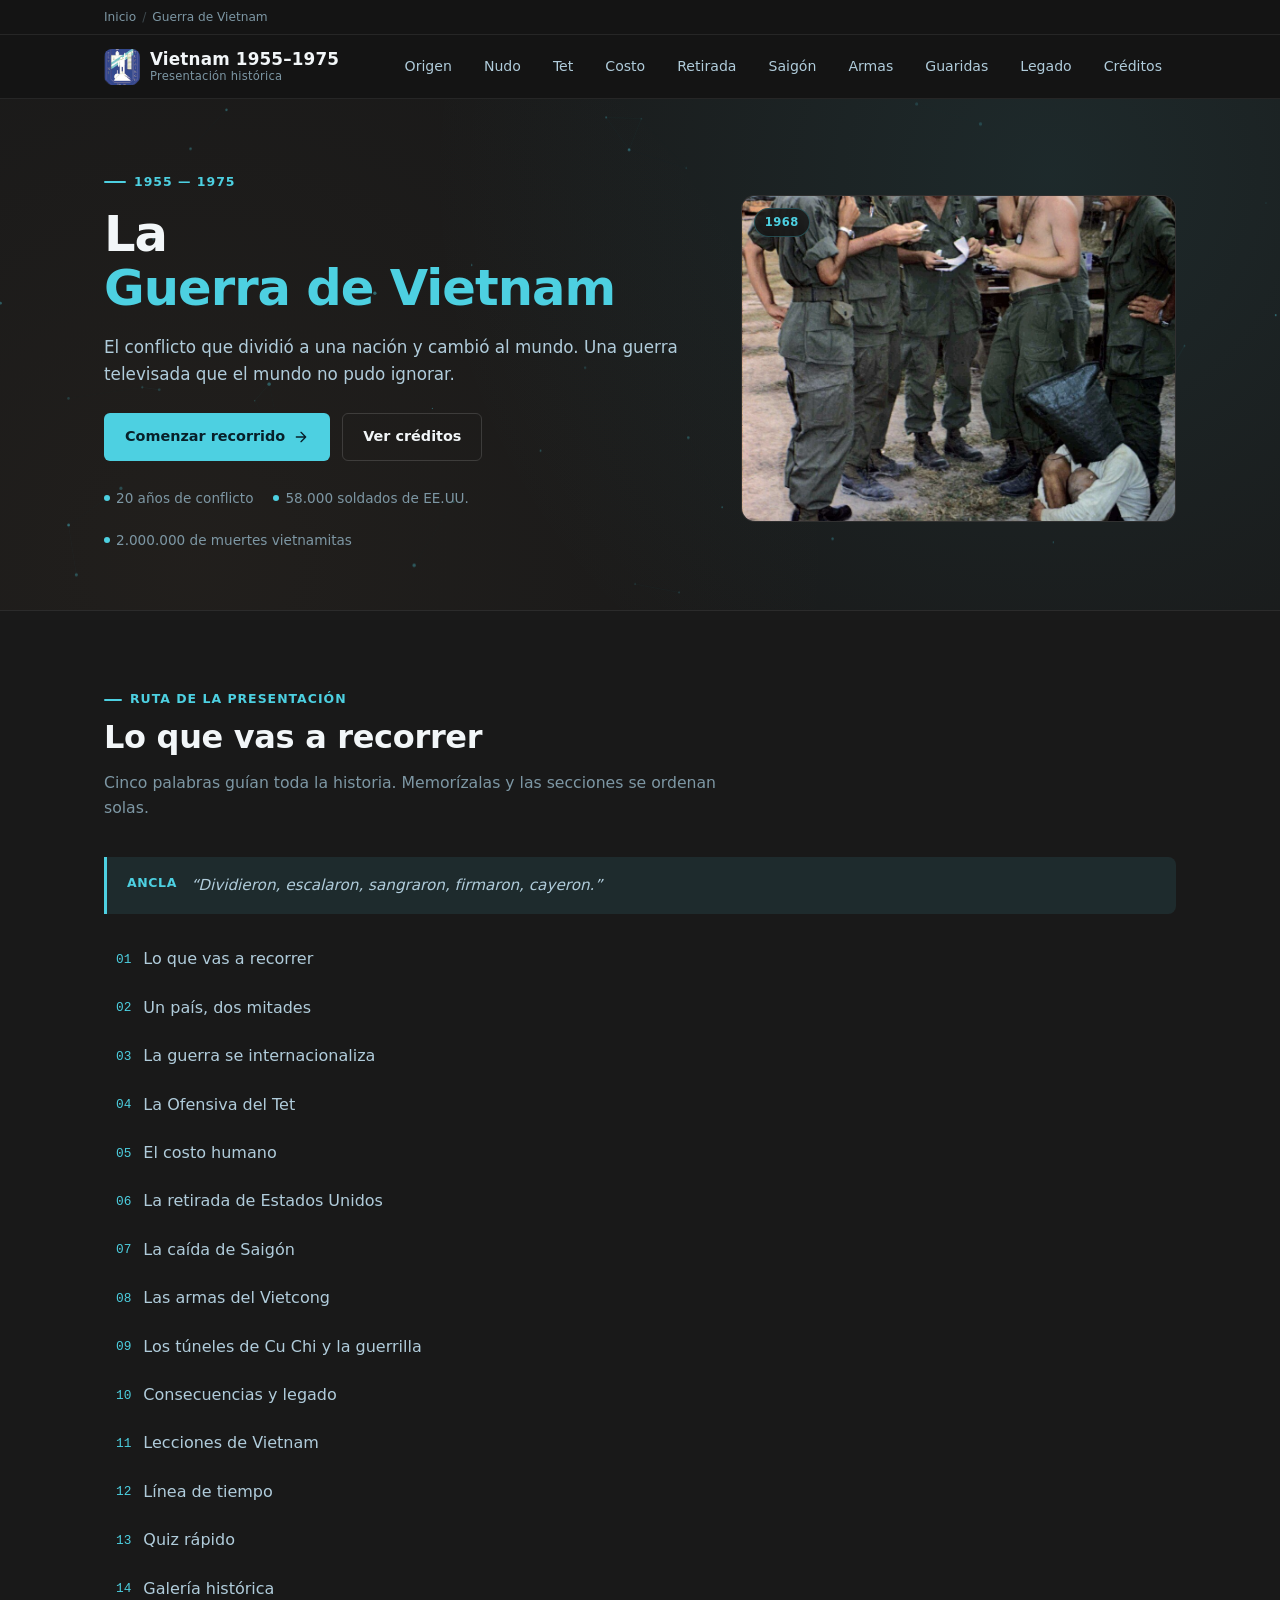
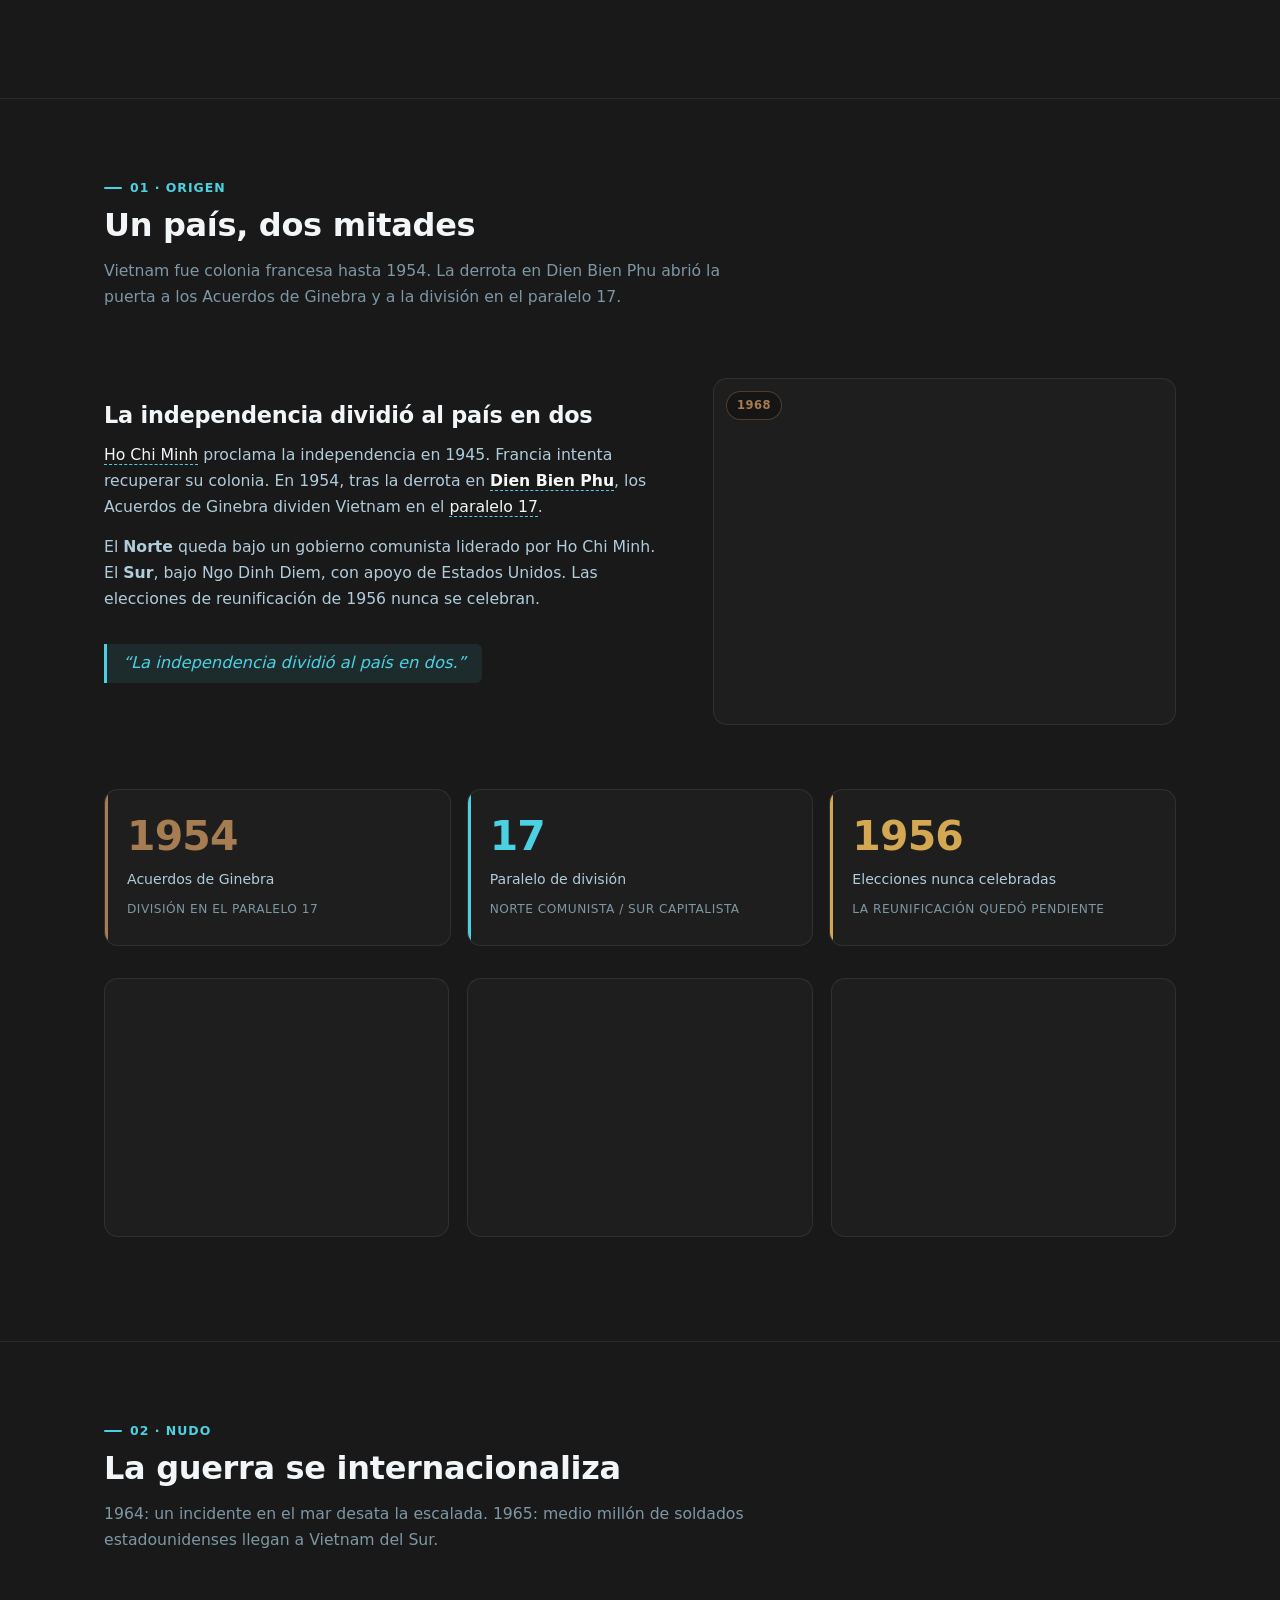
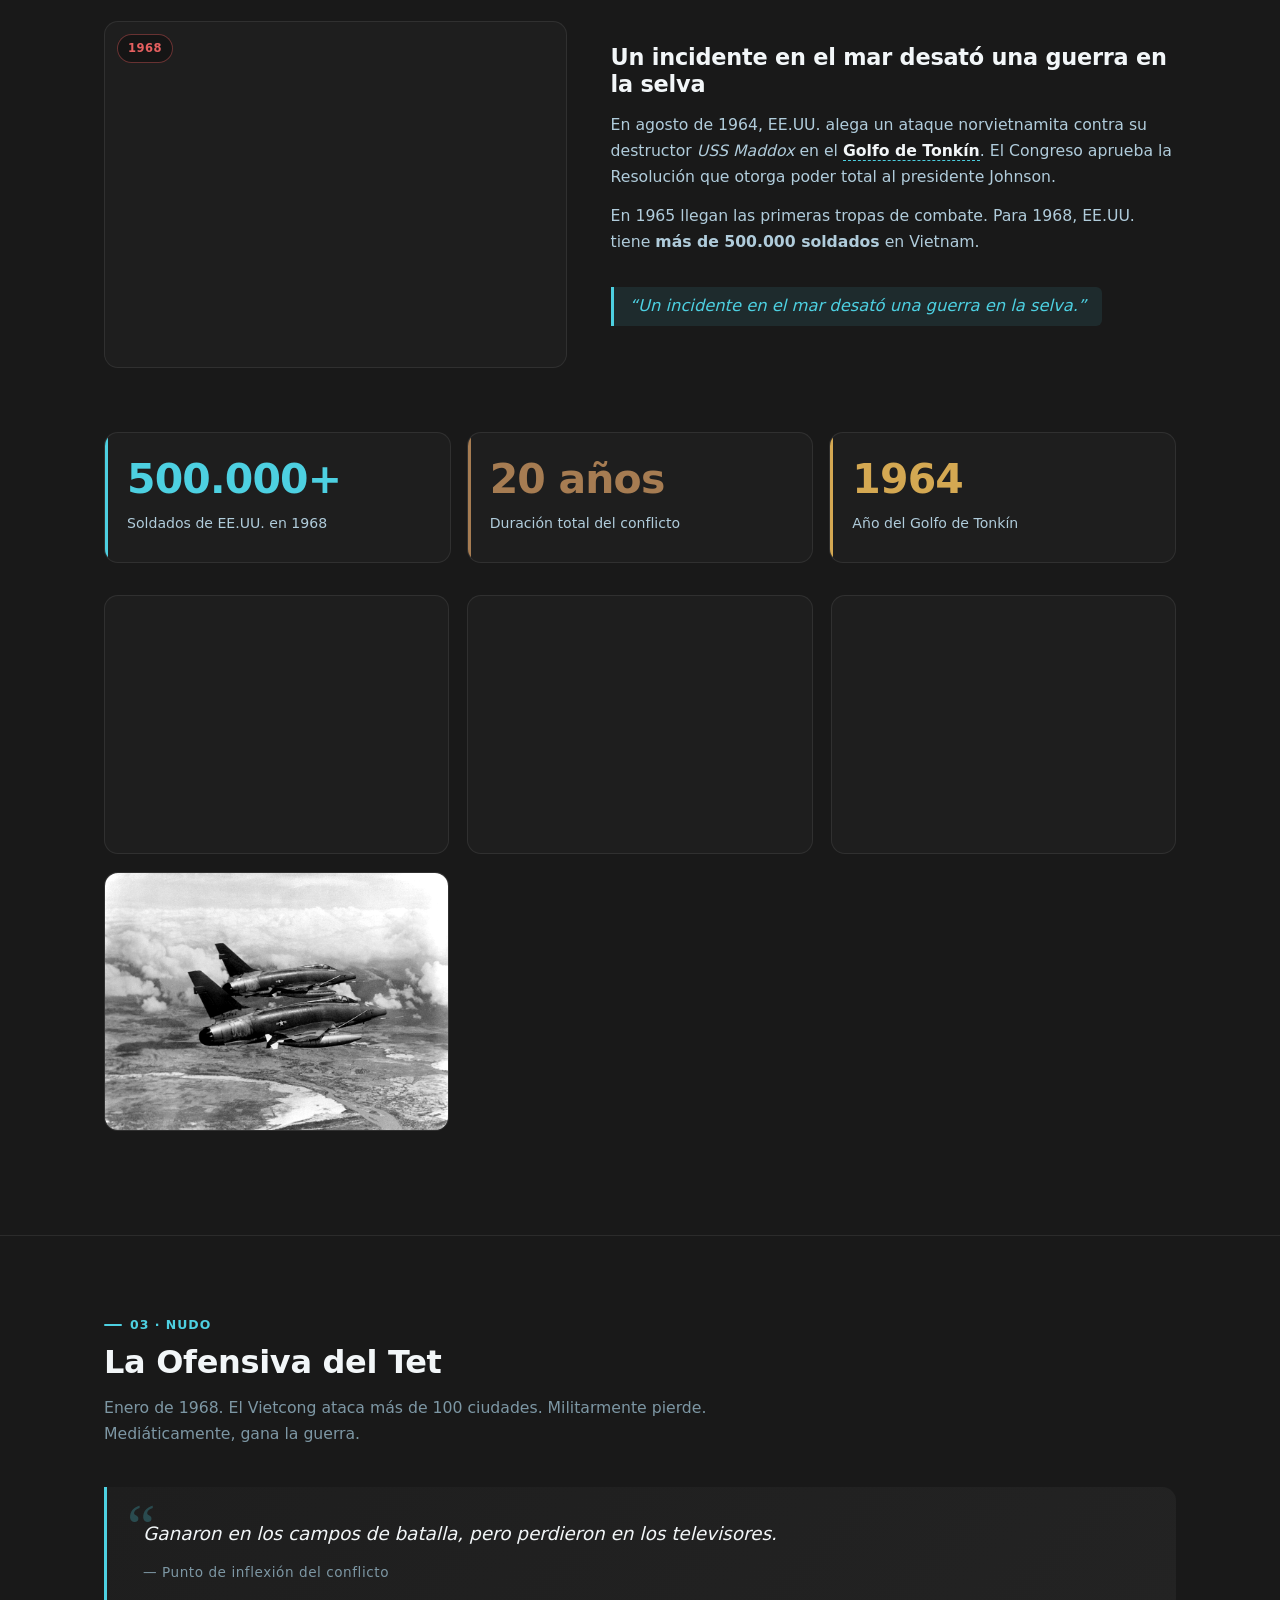
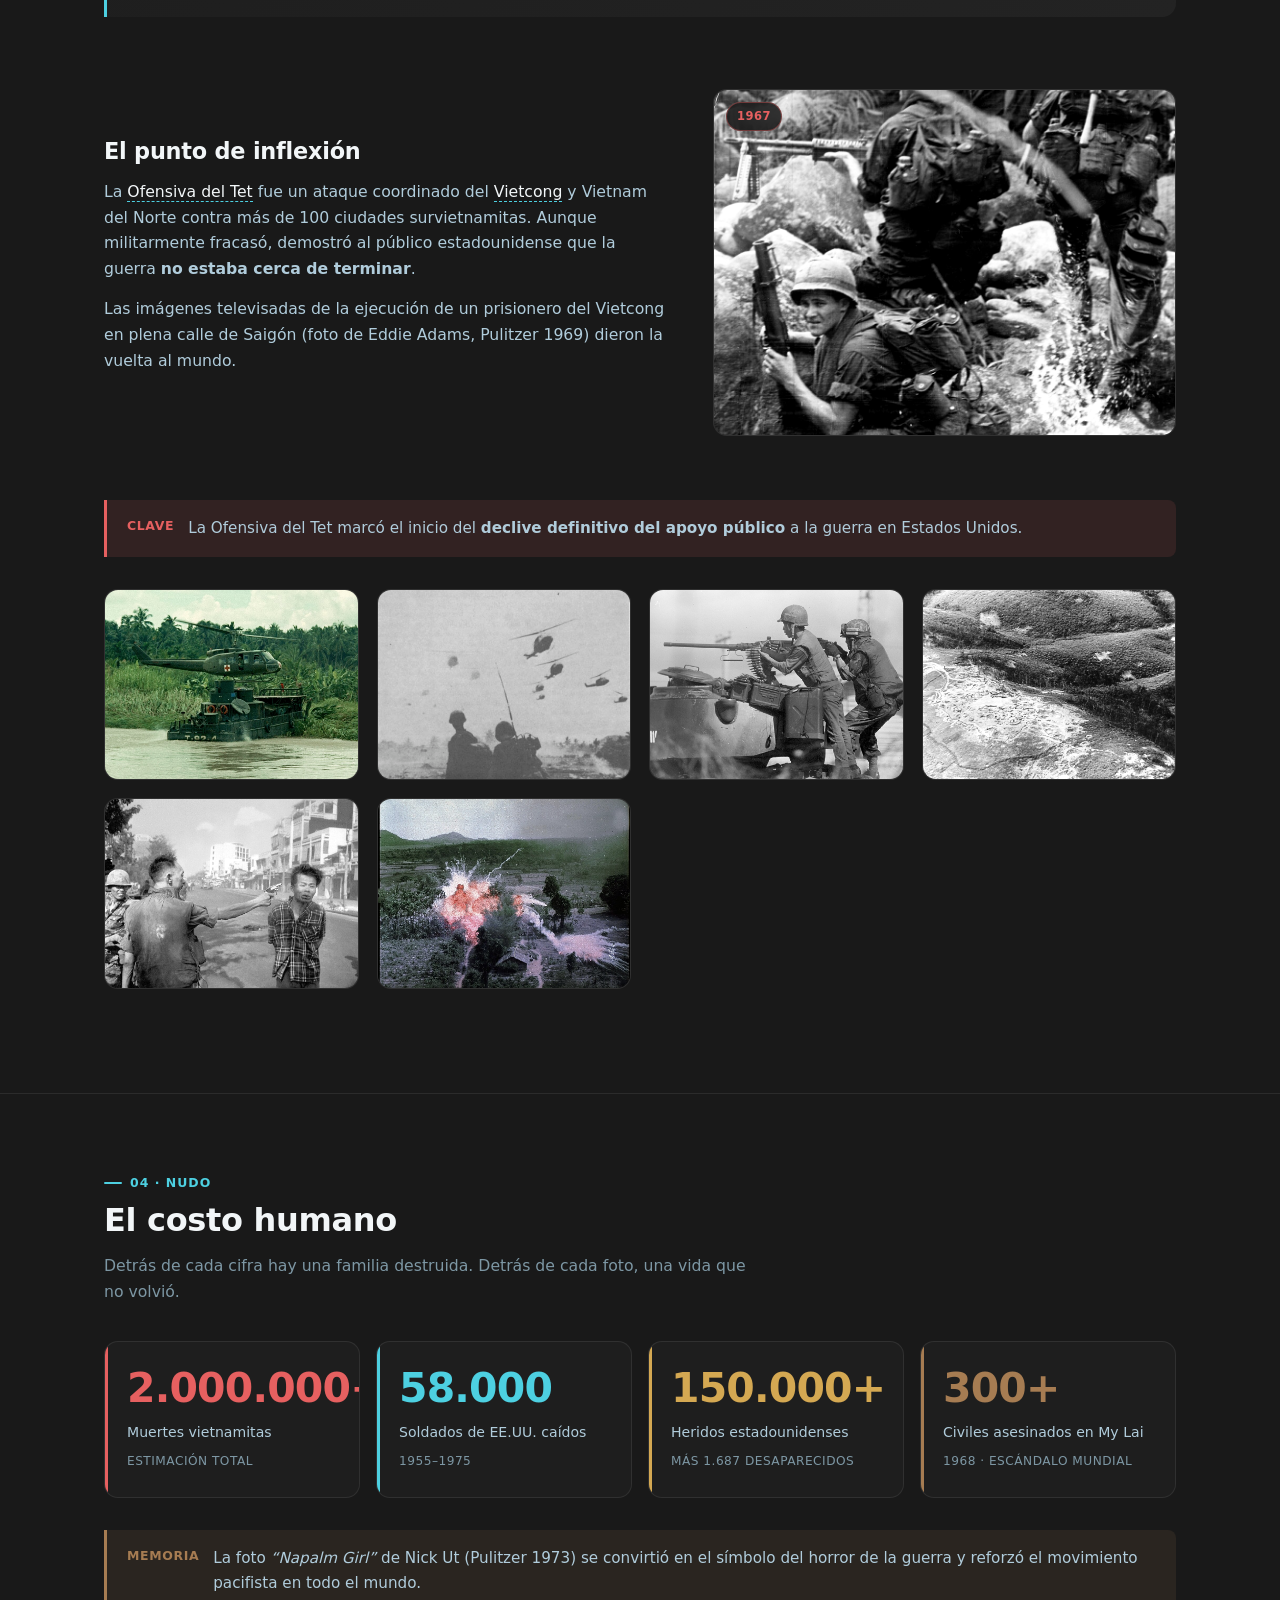
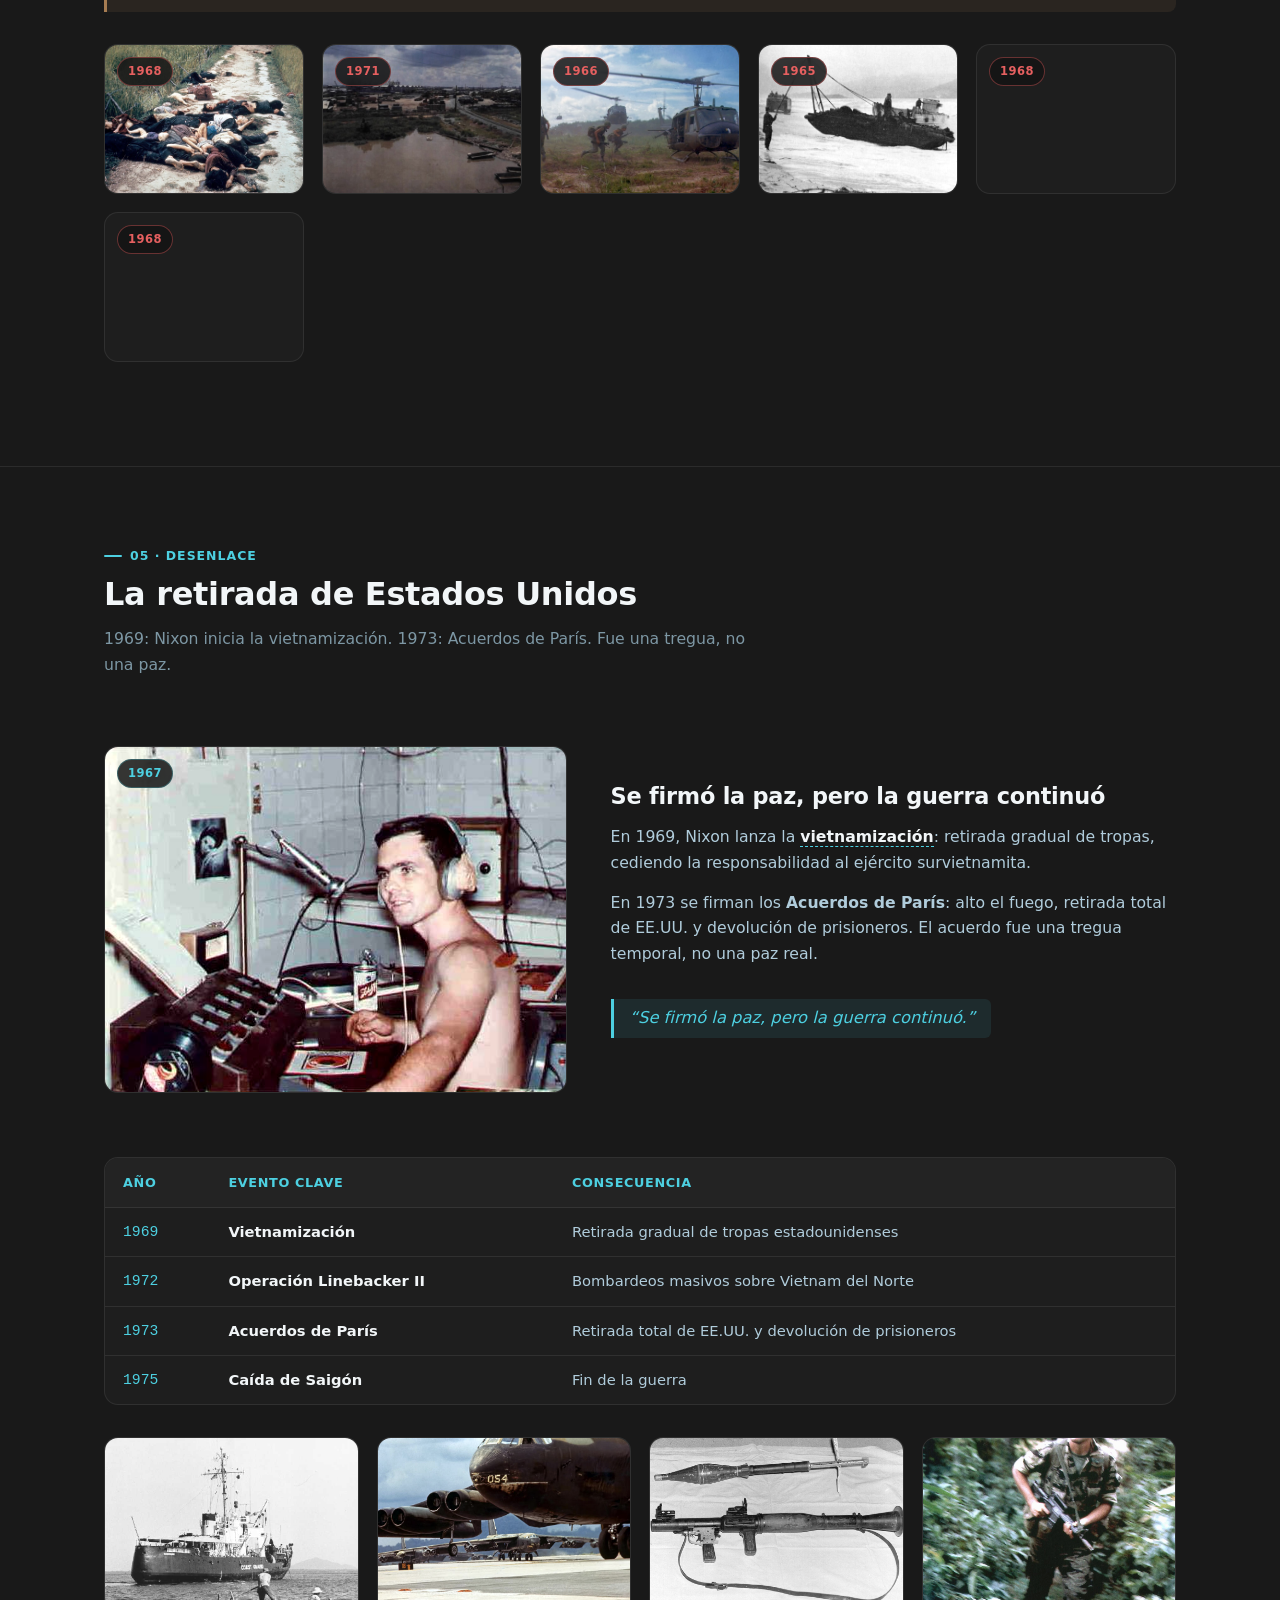
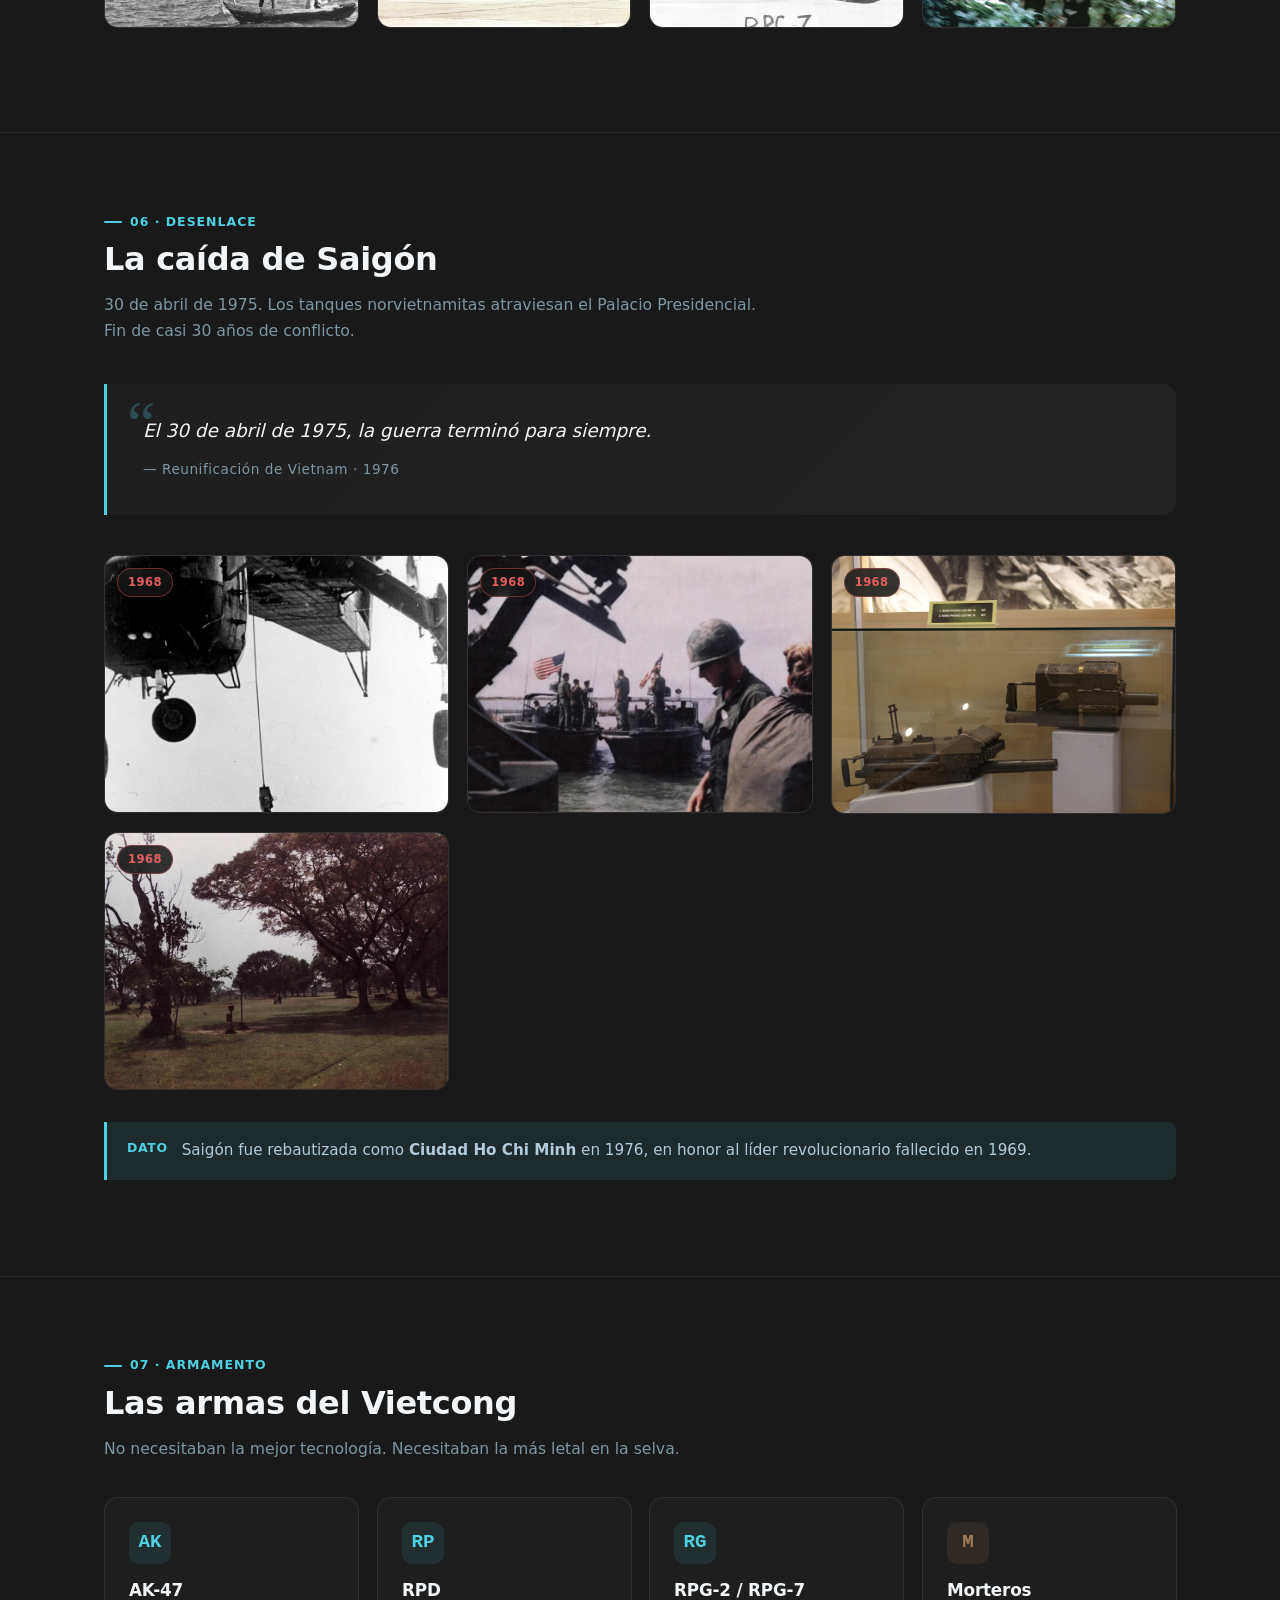
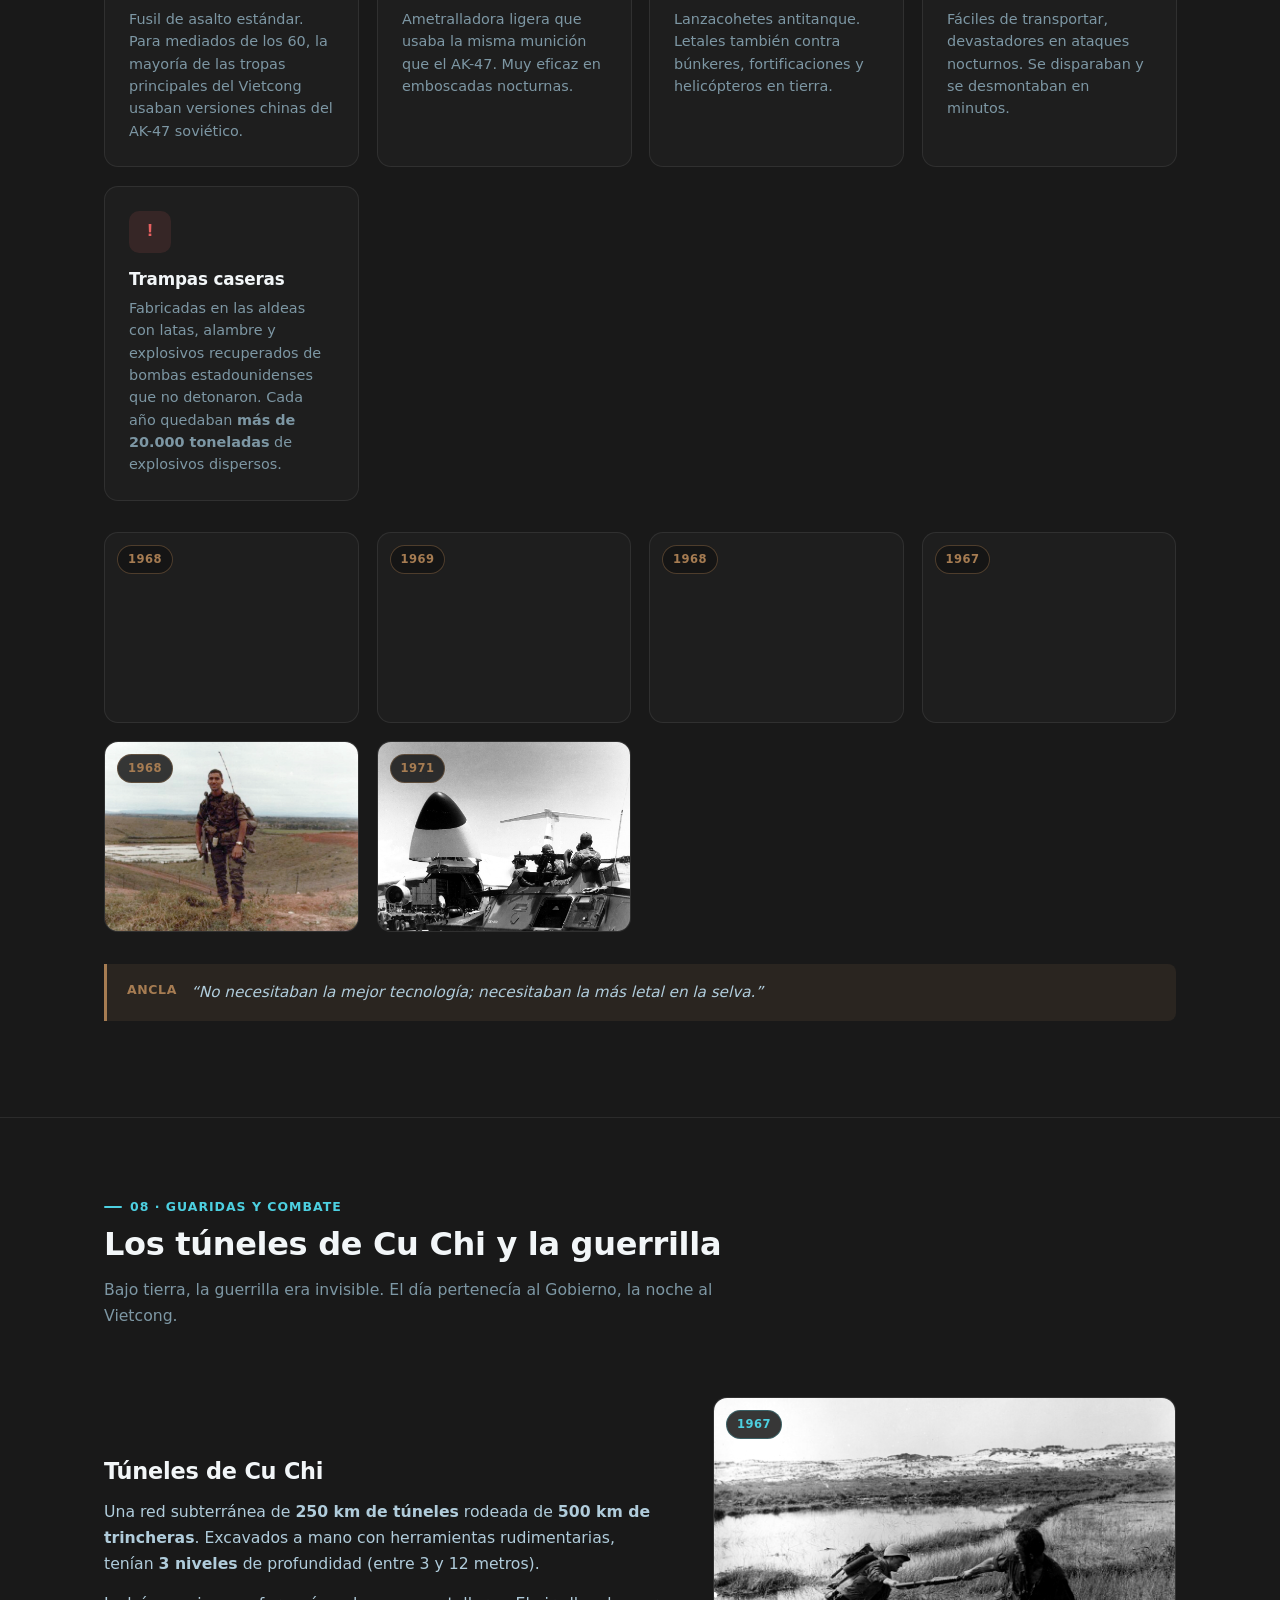
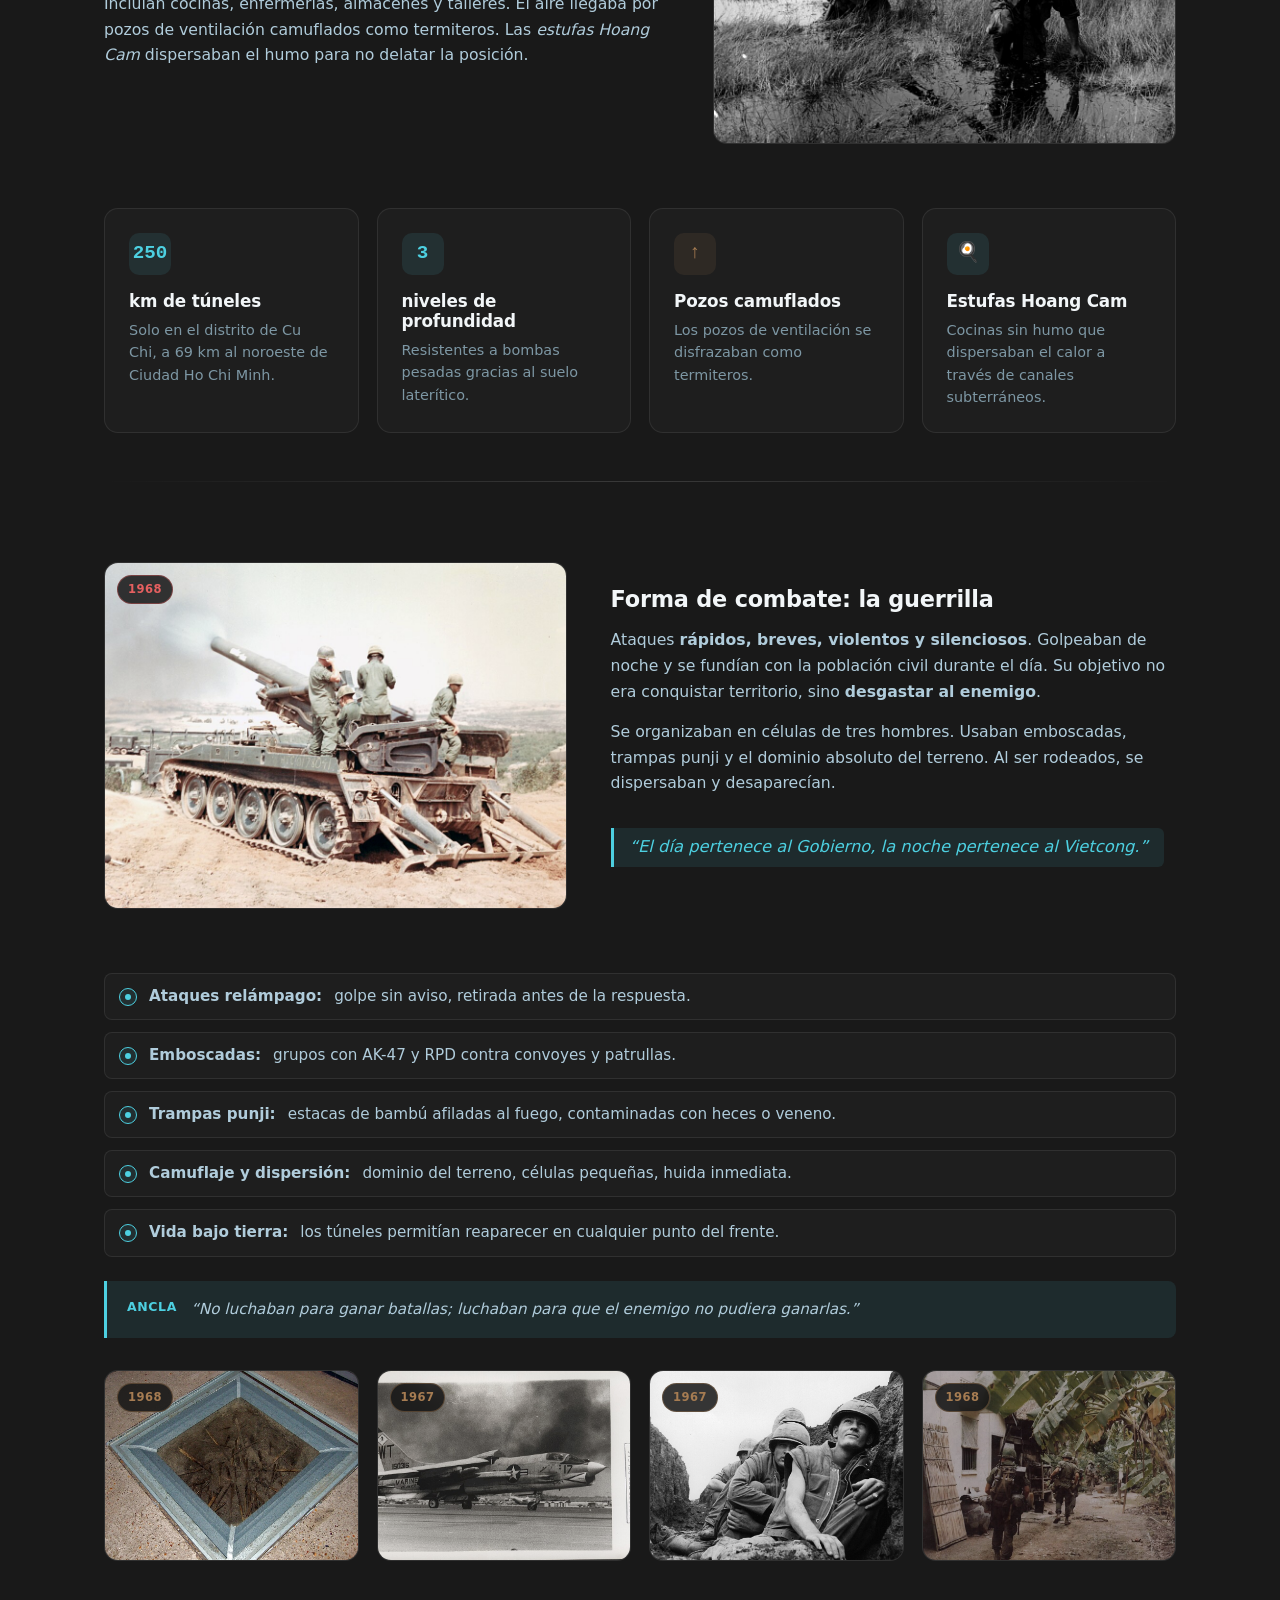
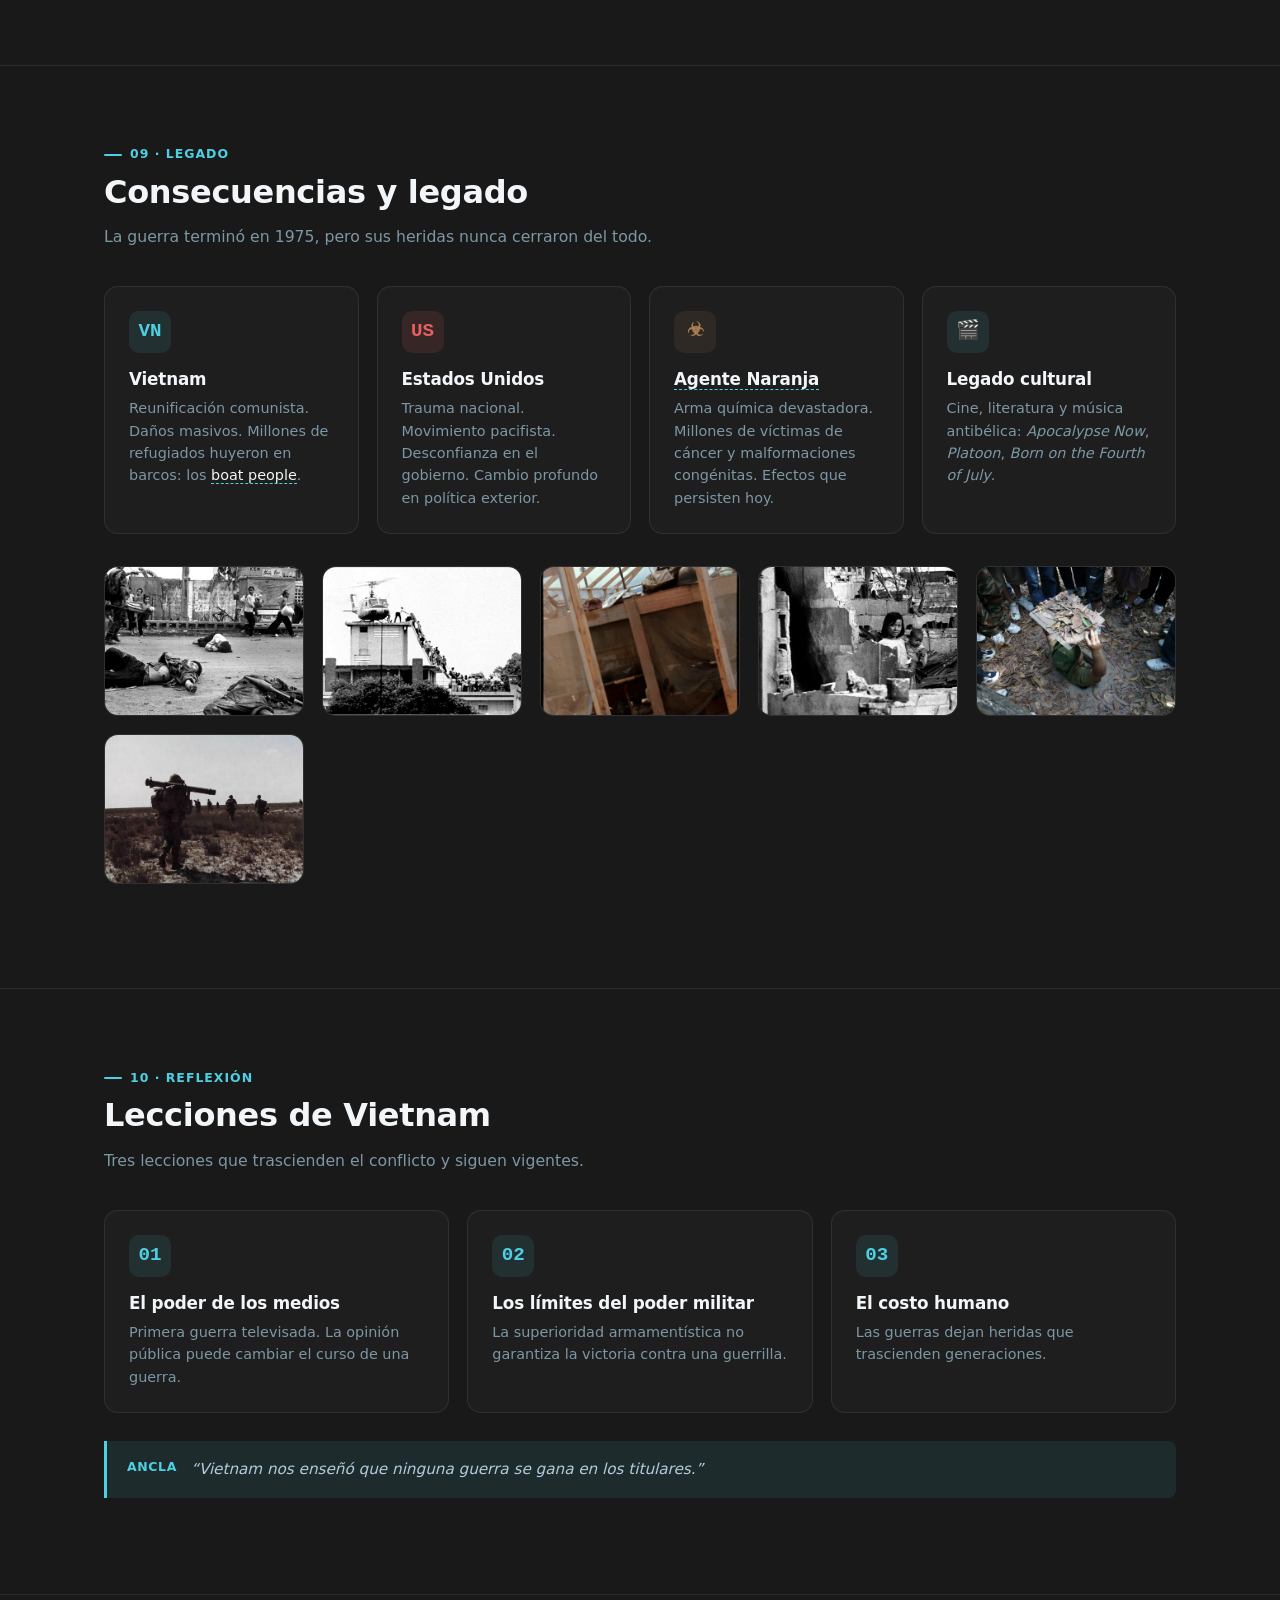
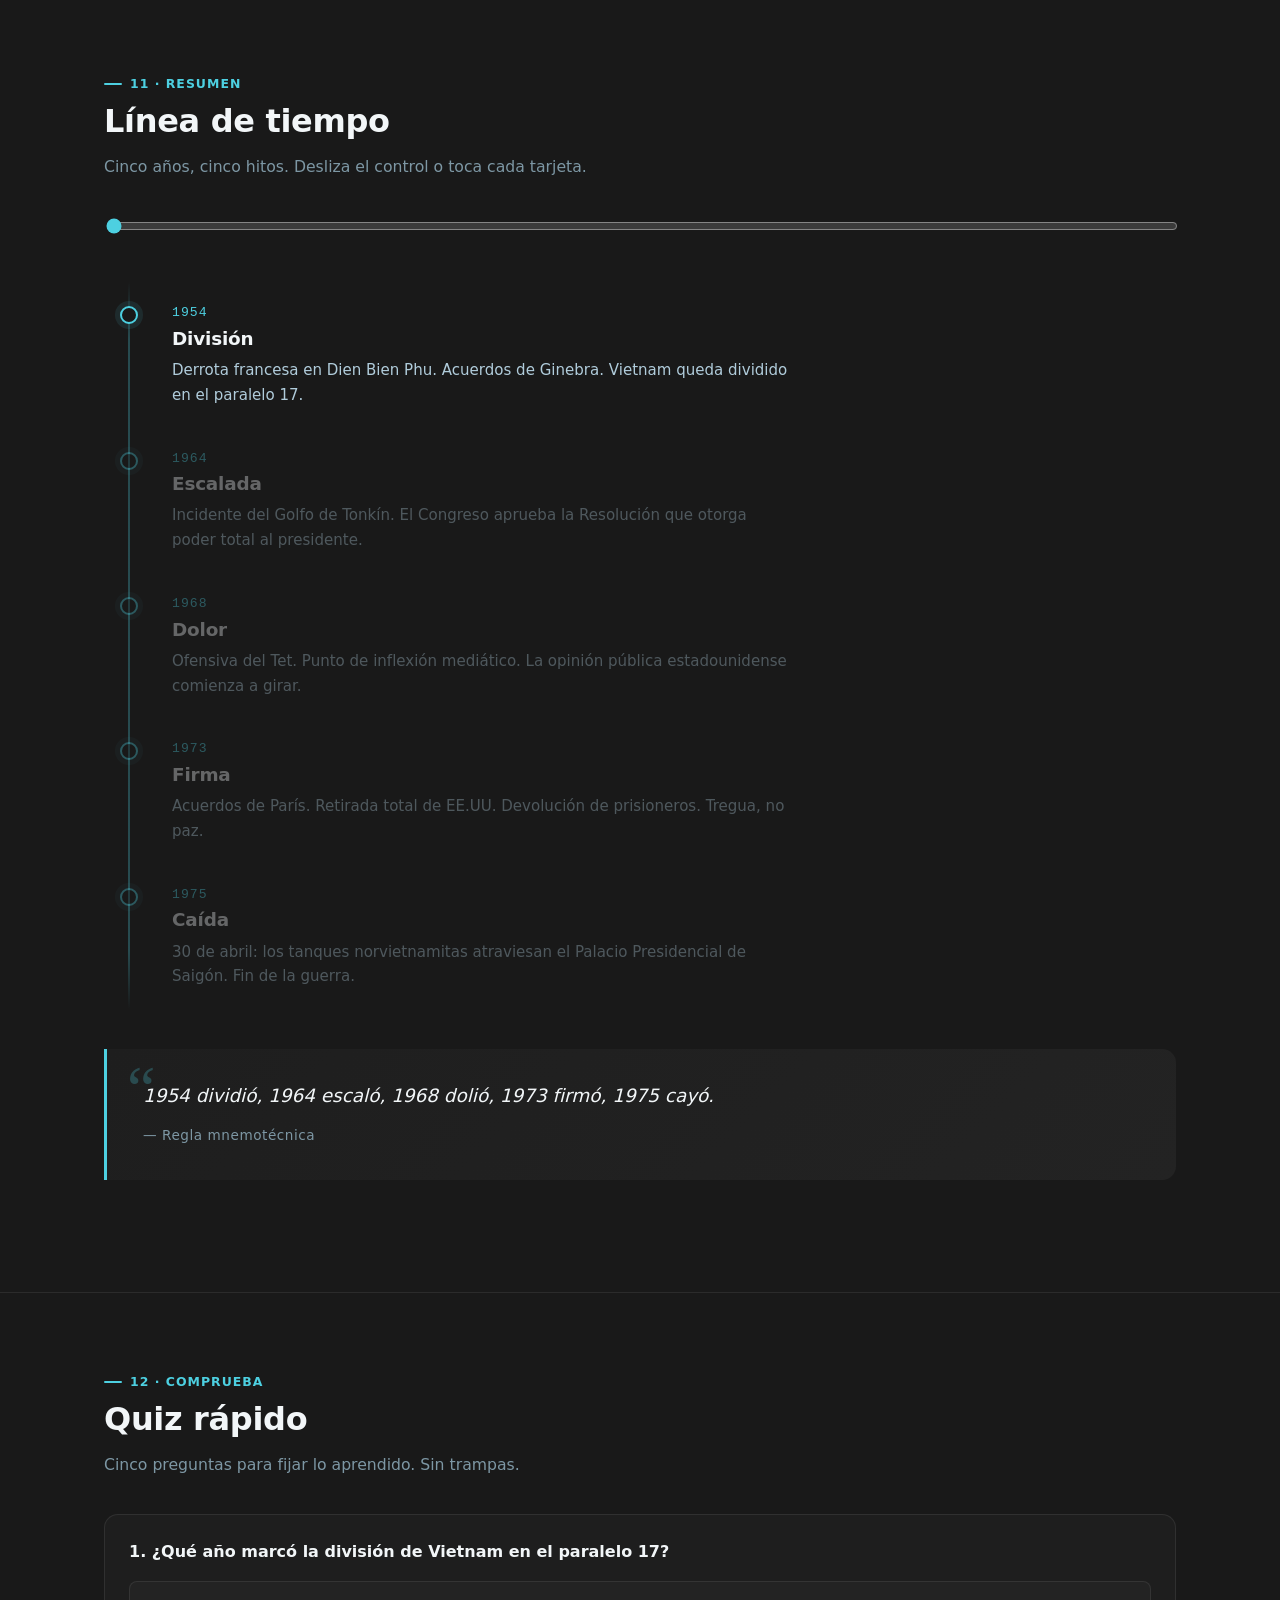
==== index.html @ 48a9ead1 "Version inicial - Presentacion Historia Vietnam" ====
<!DOCTYPE html>
<html lang="es">
<head>
  <meta charset="UTF-8">
  <meta name="viewport" content="width=device-width, initial-scale=1.0">
  <meta name="theme-color" content="#191919">

  <title>La Guerra de Vietnam (1955–1975) · Presentación Histórica</title>
  <meta name="description" content="Presentación visual completa sobre la Guerra de Vietnam: origen, nudo, desenlace y legado. Con armas, guaridas y formas de combate del Vietcong.">
  <meta name="author" content="Atlas Software">
  <meta name="keywords" content="Guerra de Vietnam, Vietcong, Tet, Saigón, Cu Chi, historia, presentación">

  <!-- Canonical -->
  <link rel="canonical" href="https://vietnam.atlassoftware.xyz/">

  <!-- Open Graph (Facebook, WhatsApp, LinkedIn, Discord, Telegram) -->
  <meta property="og:type" content="website">
  <meta property="og:url" content="https://vietnam.atlassoftware.xyz/">
  <meta property="og:title" content="La Guerra de Vietnam (1955–1975)">
  <meta property="og:description" content="Una guerra televisada que el mundo no pudo ignorar.">
  <meta property="og:image" content="https://vietnam.atlassoftware.xyz/assets/img/portada.jpg">
  <meta property="og:image:width" content="1200">
  <meta property="og:image:height" content="630">
  <meta property="og:image:alt" content="La Guerra de Vietnam 1955–1975">
  <meta property="og:locale" content="es_ES">
  <meta property="og:site_name" content="Vietnam 1955–1975">

  <!-- Twitter / X -->
  <meta name="twitter:card" content="summary_large_image">
  <meta name="twitter:title" content="La Guerra de Vietnam (1955–1975)">
  <meta name="twitter:description" content="Una guerra televisada que el mundo no pudo ignorar.">
  <meta name="twitter:image" content="https://vietnam.atlassoftware.xyz/assets/img/portada.jpg">
  <meta name="twitter:image:alt" content="La Guerra de Vietnam 1955–1975">

  <!-- Favicon -->
  <link rel="icon" type="image/png" href="assets/img/favicon.png">
  <link rel="apple-touch-icon" href="assets/img/favicon.png">

  <!-- Preconnect a Wikimedia -->
  <link rel="preconnect" href="https://upload.wikimedia.org">
  <link rel="preconnect" href="https://commons.wikimedia.org">
  <link rel="dns-prefetch" href="https://upload.wikimedia.org">

  <!-- CSS -->
  <link rel="stylesheet" href="assets/css/index.css?v=9">
  <link rel="stylesheet" href="assets/css/sidebar.css?v=9">
  <link rel="stylesheet" href="assets/css/contenido.css?v=9">
  <link rel="stylesheet" href="assets/css/imagenes.css?v=9">
  <link rel="stylesheet" href="assets/css/footer.css?v=9">
</head>
<body id="top">

  <header>
    <div class="crumb">
      <div class="wrap">
        <a href="index.html">Inicio</a>
        <span class="sep">/</span>
        <span>Guerra de Vietnam</span>
      </div>
    </div>

    <div class="wrap">
      <div class="navbar">
        <a class="brand" href="index.html" aria-label="Inicio">
          <img src="assets/img/logo.png" alt="Logo Vietnam" width="36" height="36">
          <span class="txt">
            <b>Vietnam 1955–1975</b>
            <span>Presentación histórica</span>
          </span>
        </a>

        <button class="navtoggle" aria-label="Abrir menú" aria-expanded="false" aria-controls="primary-nav">☰</button>

        <nav class="links" id="primary-nav" aria-label="Navegación principal">
          <a href="#origen">Origen</a>
          <a href="#nudo">Nudo</a>
          <a href="#tet">Tet</a>
          <a href="#costo">Costo</a>
          <a href="#retirada">Retirada</a>
          <a href="#saigon">Saigón</a>
          <a href="#armas">Armas</a>
          <a href="#guaridas">Guaridas</a>
          <a href="#legado">Legado</a>
          <a href="creditos.html">Créditos</a>
        </nav>
      </div>
    </div>
  </header>

  <section class="hero" id="portada" data-title="Portada">
    <canvas data-particles aria-hidden="true"></canvas>

    <div class="wrap">
      <div class="grid">
        <div>
          <span class="eyebrow">1955 — 1975</span>
          <h1>La <span class="accent">Guerra de Vietnam</span></h1>
          <p class="lead">
            El conflicto que dividió a una nación y cambió al mundo.
            Una guerra televisada que el mundo no pudo ignorar.
          </p>

          <div class="btn-row">
            <a class="btn" href="#origen" data-ripple data-magnetic>
              Comenzar recorrido
              <svg viewBox="0 0 24 24" fill="none" stroke="currentColor" stroke-width="2" stroke-linecap="round" stroke-linejoin="round" aria-hidden="true"><path d="M5 12h14M12 5l7 7-7 7"/></svg>
            </a>
            <a class="btn btn-ghost" href="creditos.html" data-ripple>Ver créditos</a>
          </div>

          <div class="meta-row" aria-label="Datos rápidos">
            <span>20 años de conflicto</span>
            <span>58.000 soldados de EE.UU.</span>
            <span>2.000.000 de muertes vietnamitas</span>
          </div>
        </div>

        <div class="galeria cols-1" data-rotar="1" data-badge="accent" aria-label="Imagen destacada rotativa"></div>
      </div>
    </div>
  </section>

  <section id="ruta" data-title="Ruta">
    <div class="wrap">
      <div class="section-head">
        <span class="kicker">Ruta de la presentación</span>
        <h2>Lo que vas a recorrer</h2>
      </div>
      <p class="section-sub">
        Cinco palabras guían toda la historia. Memorízalas y las secciones se ordenan solas.
      </p>

      <div class="callout">
        <span class="label">Ancla</span>
        <p><em>“Dividieron, escalaron, sangraron, firmaron, cayeron.”</em></p>
      </div>

      <div data-toc aria-label="Índice de secciones"></div>
    </div>
  </section>

  <section id="origen" data-title="Origen">
    <div class="wrap">
      <div class="section-head">
        <span class="kicker">01 · Origen</span>
        <h2>Un país, dos mitades</h2>
      </div>
      <p class="section-sub">
        Vietnam fue colonia francesa hasta 1954. La derrota en Dien Bien Phu abrió la puerta a los Acuerdos de Ginebra y a la división en el paralelo 17.
      </p>

      <div class="split">
        <div class="split-text" data-reveal>
          <h3>La independencia dividió al país en dos</h3>
          <p>
            <span data-term="ho-chi-minh">Ho Chi Minh</span> proclama la independencia en 1945. Francia intenta recuperar su colonia. En 1954, tras la derrota en
            <span data-term="dien-bien-phu"><strong>Dien Bien Phu</strong></span>, los Acuerdos de Ginebra dividen Vietnam en el
            <span data-term="paralelo-17">paralelo 17</span>.
          </p>
          <p>
            El <strong>Norte</strong> queda bajo un gobierno comunista liderado por Ho Chi Minh. El <strong>Sur</strong>, bajo Ngo Dinh Diem, con apoyo de Estados Unidos. Las elecciones de reunificación de 1956 nunca se celebran.
          </p>
          <span class="ancla">“La independencia dividió al país en dos.”</span>
        </div>

        <div class="galeria cols-1" data-rotar="1" data-badge="tierra"></div>
      </div>

      <div class="stats mt-3">
        <div class="stat tierra" data-reveal>
          <span class="num" data-count="1954">0</span>
          <span class="lbl">Acuerdos de Ginebra</span>
          <span class="sub">División en el paralelo 17</span>
        </div>
        <div class="stat" data-reveal data-reveal-delay="80">
          <span class="num" data-count="17">0</span>
          <span class="lbl">Paralelo de división</span>
          <span class="sub">Norte comunista / Sur capitalista</span>
        </div>
        <div class="stat dorado" data-reveal data-reveal-delay="160">
          <span class="num" data-count="1956">0</span>
          <span class="lbl">Elecciones nunca celebradas</span>
          <span class="sub">La reunificación quedó pendiente</span>
        </div>
      </div>

      <div class="galeria cols-3 mt-3" data-rotar="3"></div>
    </div>
  </section>

  <section id="nudo" data-title="Nudo">
    <div class="wrap">
      <div class="section-head">
        <span class="kicker">02 · Nudo</span>
        <h2>La guerra se internacionaliza</h2>
      </div>
      <p class="section-sub">
        1964: un incidente en el mar desata la escalada. 1965: medio millón de soldados estadounidenses llegan a Vietnam del Sur.
      </p>

      <div class="split reverse">
        <div class="galeria cols-1" data-rotar="1" data-badge="rojo"></div>

        <div class="split-text" data-reveal>
          <h3>Un incidente en el mar desató una guerra en la selva</h3>
          <p>
            En agosto de 1964, EE.UU. alega un ataque norvietnamita contra su destructor <em>USS Maddox</em> en el
            <span data-term="golfo-tonkin"><strong>Golfo de Tonkín</strong></span>. El Congreso aprueba la Resolución que otorga poder total al presidente Johnson.
          </p>
          <p>
            En 1965 llegan las primeras tropas de combate. Para 1968, EE.UU. tiene <strong>más de 500.000 soldados</strong> en Vietnam.
          </p>
          <span class="ancla">“Un incidente en el mar desató una guerra en la selva.”</span>
        </div>
      </div>

      <div class="stats mt-3">
        <div class="stat" data-reveal>
          <span class="num" data-count="500000" data-suffix="+">0</span>
          <span class="lbl">Soldados de EE.UU. en 1968</span>
        </div>
        <div class="stat tierra" data-reveal data-reveal-delay="80">
          <span class="num" data-count="20" data-suffix=" años">0</span>
          <span class="lbl">Duración total del conflicto</span>
        </div>
        <div class="stat dorado" data-reveal data-reveal-delay="160">
          <span class="num" data-count="1964">0</span>
          <span class="lbl">Año del Golfo de Tonkín</span>
        </div>
      </div>

      <div class="galeria cols-2 mt-3" data-rotar="4"></div>
    </div>
  </section>

  <section id="tet" data-title="Ofensiva del Tet">
    <div class="wrap">
      <div class="section-head">
        <span class="kicker">03 · Nudo</span>
        <h2>La Ofensiva del Tet</h2>
      </div>
      <p class="section-sub">
        Enero de 1968. El Vietcong ataca más de 100 ciudades. Militarmente pierde. Mediáticamente, gana la guerra.
      </p>

      <div class="quote-block" data-reveal>
        <p>Ganaron en los campos de batalla, pero perdieron en los televisores.</p>
        <cite>Punto de inflexión del conflicto</cite>
      </div>

      <div class="split">
        <div class="split-text" data-reveal>
          <h3>El punto de inflexión</h3>
          <p>
            La <span data-term="tet">Ofensiva del Tet</span> fue un ataque coordinado del <span data-term="vietcong">Vietcong</span> y Vietnam del Norte contra más de 100 ciudades survietnamitas. Aunque militarmente fracasó, demostró al público estadounidense que la guerra <strong>no estaba cerca de terminar</strong>.
          </p>
          <p>
            Las imágenes televisadas de la ejecución de un prisionero del Vietcong en plena calle de Saigón (foto de Eddie Adams, Pulitzer 1969) dieron la vuelta al mundo.
          </p>
        </div>

        <div class="galeria cols-1" data-rotar="1" data-badge="rojo"></div>
      </div>

      <div class="callout warn" data-reveal>
        <span class="label">Clave</span>
        <p>La Ofensiva del Tet marcó el inicio del <strong>declive definitivo del apoyo público</strong> a la guerra en Estados Unidos.</p>
      </div>

      <div class="galeria cols-3 mt-3" data-rotar="6"></div>
    </div>
  </section>

  <section id="costo" data-title="Costo humano">
    <div class="wrap">
      <div class="section-head">
        <span class="kicker">04 · Nudo</span>
        <h2>El costo humano</h2>
      </div>
      <p class="section-sub">
        Detrás de cada cifra hay una familia destruida. Detrás de cada foto, una vida que no volvió.
      </p>

      <div class="stats">
        <div class="stat rojo" data-reveal>
          <span class="num" data-count="2000000" data-suffix="+">0</span>
          <span class="lbl">Muertes vietnamitas</span>
          <span class="sub">Estimación total</span>
        </div>
        <div class="stat" data-reveal data-reveal-delay="80">
          <span class="num" data-count="58000">0</span>
          <span class="lbl">Soldados de EE.UU. caídos</span>
          <span class="sub">1955–1975</span>
        </div>
        <div class="stat dorado" data-reveal data-reveal-delay="160">
          <span class="num" data-count="150000" data-suffix="+">0</span>
          <span class="lbl">Heridos estadounidenses</span>
          <span class="sub">Más 1.687 desaparecidos</span>
        </div>
        <div class="stat tierra" data-reveal data-reveal-delay="240">
          <span class="num" data-count="300" data-suffix="+">0</span>
          <span class="lbl">Civiles asesinados en My Lai</span>
          <span class="sub">1968 · Escándalo mundial</span>
        </div>
      </div>

      <div class="callout tierra" data-reveal>
        <span class="label">Memoria</span>
        <p>
          La foto <em>“Napalm Girl”</em> de Nick Ut (Pulitzer 1973) se convirtió en el símbolo del horror de la guerra y reforzó el movimiento pacifista en todo el mundo.
        </p>
      </div>

      <div class="galeria cols-4 mt-3" data-rotar="6" data-badge="rojo"></div>
    </div>
  </section>

  <section id="retirada" data-title="Retirada">
    <div class="wrap">
      <div class="section-head">
        <span class="kicker">05 · Desenlace</span>
        <h2>La retirada de Estados Unidos</h2>
      </div>
      <p class="section-sub">
        1969: Nixon inicia la vietnamización. 1973: Acuerdos de París. Fue una tregua, no una paz.
      </p>

      <div class="split reverse">
        <div class="galeria cols-1" data-rotar="1" data-badge="accent"></div>

        <div class="split-text" data-reveal>
          <h3>Se firmó la paz, pero la guerra continuó</h3>
          <p>
            En 1969, Nixon lanza la <span data-term="vietnamizacion"><strong>vietnamización</strong></span>: retirada gradual de tropas, cediendo la responsabilidad al ejército survietnamita.
          </p>
          <p>
            En 1973 se firman los <strong>Acuerdos de París</strong>: alto el fuego, retirada total de EE.UU. y devolución de prisioneros. El acuerdo fue una tregua temporal, no una paz real.
          </p>
          <span class="ancla">“Se firmó la paz, pero la guerra continuó.”</span>
        </div>
      </div>

      <div class="table-wrap" data-reveal>
        <table class="data">
          <thead>
            <tr>
              <th scope="col">Año</th>
              <th scope="col">Evento clave</th>
              <th scope="col">Consecuencia</th>
            </tr>
          </thead>
          <tbody>
            <tr>
              <td class="year">1969</td>
              <td class="strong">Vietnamización</td>
              <td>Retirada gradual de tropas estadounidenses</td>
            </tr>
            <tr>
              <td class="year">1972</td>
              <td class="strong">Operación Linebacker II</td>
              <td>Bombardeos masivos sobre Vietnam del Norte</td>
            </tr>
            <tr>
              <td class="year">1973</td>
              <td class="strong">Acuerdos de París</td>
              <td>Retirada total de EE.UU. y devolución de prisioneros</td>
            </tr>
            <tr>
              <td class="year">1975</td>
              <td class="strong">Caída de Saigón</td>
              <td>Fin de la guerra</td>
            </tr>
          </tbody>
        </table>
      </div>

      <div class="galeria cols-4 mt-3" data-rotar="4"></div>
    </div>
  </section>

  <section id="saigon" data-title="Caída de Saigón">
    <div class="wrap">
      <div class="section-head">
        <span class="kicker">06 · Desenlace</span>
        <h2>La caída de Saigón</h2>
      </div>
      <p class="section-sub">
        30 de abril de 1975. Los tanques norvietnamitas atraviesan el Palacio Presidencial. Fin de casi 30 años de conflicto.
      </p>

      <div class="quote-block" data-reveal>
        <p>El 30 de abril de 1975, la guerra terminó para siempre.</p>
        <cite>Reunificación de Vietnam · 1976</cite>
      </div>

      <div class="galeria cols-2 mt-3" data-rotar="4" data-badge="rojo"></div>

      <div class="callout" data-reveal>
        <span class="label">Dato</span>
        <p>Saigón fue rebautizada como <strong>Ciudad Ho Chi Minh</strong> en 1976, en honor al líder revolucionario fallecido en 1969.</p>
      </div>
    </div>
  </section>

  <section id="armas" data-title="Armas del Vietcong">
    <div class="wrap">
      <div class="section-head">
        <span class="kicker">07 · Armamento</span>
        <h2>Las armas del Vietcong</h2>
      </div>
      <p class="section-sub">
        No necesitaban la mejor tecnología. Necesitaban la más letal en la selva.
      </p>

      <div class="cards">
        <article class="card" data-reveal data-tilt>
          <div class="icon">AK</div>
          <h4>AK-47</h4>
          <p>Fusil de asalto estándar. Para mediados de los 60, la mayoría de las tropas principales del Vietcong usaban versiones chinas del AK-47 soviético.</p>
        </article>

        <article class="card" data-reveal data-reveal-delay="80" data-tilt>
          <div class="icon">RP</div>
          <h4>RPD</h4>
          <p>Ametralladora ligera que usaba la misma munición que el AK-47. Muy eficaz en emboscadas nocturnas.</p>
        </article>

        <article class="card" data-reveal data-reveal-delay="160" data-tilt>
          <div class="icon">RG</div>
          <h4>RPG-2 / RPG-7</h4>
          <p>Lanzacohetes antitanque. Letales también contra búnkeres, fortificaciones y helicópteros en tierra.</p>
        </article>

        <article class="card tierra" data-reveal data-reveal-delay="240" data-tilt>
          <div class="icon">M</div>
          <h4>Morteros</h4>
          <p>Fáciles de transportar, devastadores en ataques nocturnos. Se disparaban y se desmontaban en minutos.</p>
        </article>

        <article class="card warn" data-reveal data-reveal-delay="320" data-tilt>
          <div class="icon">!</div>
          <h4>Trampas caseras</h4>
          <p>Fabricadas en las aldeas con latas, alambre y explosivos recuperados de bombas estadounidenses que no detonaron. Cada año quedaban <strong>más de 20.000 toneladas</strong> de explosivos dispersos.</p>
        </article>
      </div>

      <div class="galeria cols-3 mt-4" data-rotar="6" data-badge="tierra"></div>

      <div class="callout tierra" data-reveal>
        <span class="label">Ancla</span>
        <p><em>“No necesitaban la mejor tecnología; necesitaban la más letal en la selva.”</em></p>
      </div>
    </div>
  </section>

  <section id="guaridas" data-title="Guaridas y guerrilla">
    <div class="wrap">
      <div class="section-head">
        <span class="kicker">08 · Guaridas y combate</span>
        <h2>Los túneles de Cu Chi y la guerrilla</h2>
      </div>
      <p class="section-sub">
        Bajo tierra, la guerrilla era invisible. El día pertenecía al Gobierno, la noche al Vietcong.
      </p>

      <div class="split">
        <div class="split-text" data-reveal>
          <h3>Túneles de Cu Chi</h3>
          <p>
            Una red subterránea de <strong>250 km de túneles</strong> rodeada de <strong>500 km de trincheras</strong>. Excavados a mano con herramientas rudimentarias, tenían <strong>3 niveles</strong> de profundidad (entre 3 y 12 metros).
          </p>
          <p>
            Incluían cocinas, enfermerías, almacenes y talleres. El aire llegaba por pozos de ventilación camuflados como termiteros. Las <em>estufas Hoang Cam</em> dispersaban el humo para no delatar la posición.
          </p>
        </div>

        <div class="galeria cols-1" data-rotar="1" data-badge="accent"></div>
      </div>

      <div class="cards mt-4">
        <article class="card" data-reveal>
          <div class="icon">250</div>
          <h4>km de túneles</h4>
          <p>Solo en el distrito de Cu Chi, a 69 km al noroeste de Ciudad Ho Chi Minh.</p>
        </article>
        <article class="card" data-reveal data-reveal-delay="80">
          <div class="icon">3</div>
          <h4>niveles de profundidad</h4>
          <p>Resistentes a bombas pesadas gracias al suelo laterítico.</p>
        </article>
        <article class="card tierra" data-reveal data-reveal-delay="160">
          <div class="icon">↑</div>
          <h4>Pozos camuflados</h4>
          <p>Los pozos de ventilación se disfrazaban como termiteros.</p>
        </article>
        <article class="card" data-reveal data-reveal-delay="240">
          <div class="icon">🍳</div>
          <h4>Estufas Hoang Cam</h4>
          <p>Cocinas sin humo que dispersaban el calor a través de canales subterráneos.</p>
        </article>
      </div>

      <hr class="divider">

      <div class="split reverse">
        <div class="galeria cols-1" data-rotar="1" data-badge="rojo"></div>

        <div class="split-text" data-reveal>
          <h3>Forma de combate: la guerrilla</h3>
          <p>
            Ataques <strong>rápidos, breves, violentos y silenciosos</strong>. Golpeaban de noche y se fundían con la población civil durante el día. Su objetivo no era conquistar territorio, sino <strong>desgastar al enemigo</strong>.
          </p>
          <p>
            Se organizaban en células de tres hombres. Usaban emboscadas, trampas punji y el dominio absoluto del terreno. Al ser rodeados, se dispersaban y desaparecían.
          </p>
          <span class="ancla">“El día pertenece al Gobierno, la noche pertenece al Vietcong.”</span>
        </div>
      </div>

      <ul class="list-check" data-reveal>
        <li><strong>Ataques relámpago:</strong> golpe sin aviso, retirada antes de la respuesta.</li>
        <li><strong>Emboscadas:</strong> grupos con AK-47 y RPD contra convoyes y patrullas.</li>
        <li><strong>Trampas punji:</strong> estacas de bambú afiladas al fuego, contaminadas con heces o veneno.</li>
        <li><strong>Camuflaje y dispersión:</strong> dominio del terreno, células pequeñas, huida inmediata.</li>
        <li><strong>Vida bajo tierra:</strong> los túneles permitían reaparecer en cualquier punto del frente.</li>
      </ul>

      <div class="callout" data-reveal>
        <span class="label">Ancla</span>
        <p><em>“No luchaban para ganar batallas; luchaban para que el enemigo no pudiera ganarlas.”</em></p>
      </div>

      <div class="galeria cols-4 mt-4" data-rotar="4" data-badge="tierra"></div>
    </div>
  </section>

  <section id="legado" data-title="Legado">
    <div class="wrap">
      <div class="section-head">
        <span class="kicker">09 · Legado</span>
        <h2>Consecuencias y legado</h2>
      </div>
      <p class="section-sub">
        La guerra terminó en 1975, pero sus heridas nunca cerraron del todo.
      </p>

      <div class="cards">
        <article class="card" data-reveal>
          <div class="icon">VN</div>
          <h4>Vietnam</h4>
          <p>Reunificación comunista. Daños masivos. Millones de refugiados huyeron en barcos: los <span data-term="boat-people">boat people</span>.</p>
        </article>

        <article class="card warn" data-reveal data-reveal-delay="80">
          <div class="icon">US</div>
          <h4>Estados Unidos</h4>
          <p>Trauma nacional. Movimiento pacifista. Desconfianza en el gobierno. Cambio profundo en política exterior.</p>
        </article>

        <article class="card tierra" data-reveal data-reveal-delay="160">
          <div class="icon">☣</div>
          <h4><span data-term="agente-naranja">Agente Naranja</span></h4>
          <p>Arma química devastadora. Millones de víctimas de cáncer y malformaciones congénitas. Efectos que persisten hoy.</p>
        </article>

        <article class="card" data-reveal data-reveal-delay="240">
          <div class="icon">🎬</div>
          <h4>Legado cultural</h4>
          <p>Cine, literatura y música antibélica: <em>Apocalypse Now</em>, <em>Platoon</em>, <em>Born on the Fourth of July</em>.</p>
        </article>
      </div>

      <div class="galeria cols-4 mt-4" data-rotar="6"></div>
    </div>
  </section>

  <section id="lecciones" data-title="Lecciones">
    <div class="wrap">
      <div class="section-head">
        <span class="kicker">10 · Reflexión</span>
        <h2>Lecciones de Vietnam</h2>
      </div>
      <p class="section-sub">
        Tres lecciones que trascienden el conflicto y siguen vigentes.
      </p>

      <div class="cards">
        <article class="card" data-reveal>
          <div class="icon">01</div>
          <h4>El poder de los medios</h4>
          <p>Primera guerra televisada. La opinión pública puede cambiar el curso de una guerra.</p>
        </article>
        <article class="card" data-reveal data-reveal-delay="100">
          <div class="icon">02</div>
          <h4>Los límites del poder militar</h4>
          <p>La superioridad armamentística no garantiza la victoria contra una guerrilla.</p>
        </article>
        <article class="card" data-reveal data-reveal-delay="200">
          <div class="icon">03</div>
          <h4>El costo humano</h4>
          <p>Las guerras dejan heridas que trascienden generaciones.</p>
        </article>
      </div>

      <div class="callout" data-reveal>
        <span class="label">Ancla</span>
        <p><em>“Vietnam nos enseñó que ninguna guerra se gana en los titulares.”</em></p>
      </div>
    </div>
  </section>

  <section id="linea-tiempo" data-title="Línea de tiempo">
    <div class="wrap">
      <div class="section-head">
        <span class="kicker">11 · Resumen</span>
        <h2>Línea de tiempo</h2>
      </div>
      <p class="section-sub">
        Cinco años, cinco hitos. Desliza el control o toca cada tarjeta.
      </p>

      <div data-timeline class="mt-3">
        <input type="range" min="0" max="4" value="0" step="1" data-timeline-range aria-label="Recorrer la línea de tiempo">

        <div class="timeline mt-3">
          <article class="tl-item" data-timeline-step>
            <span class="tl-year">1954</span>
            <h3 class="tl-title">División</h3>
            <p class="tl-desc">Derrota francesa en Dien Bien Phu. Acuerdos de Ginebra. Vietnam queda dividido en el paralelo 17.</p>
          </article>
          <article class="tl-item" data-timeline-step>
            <span class="tl-year">1964</span>
            <h3 class="tl-title">Escalada</h3>
            <p class="tl-desc">Incidente del Golfo de Tonkín. El Congreso aprueba la Resolución que otorga poder total al presidente.</p>
          </article>
          <article class="tl-item" data-timeline-step>
            <span class="tl-year">1968</span>
            <h3 class="tl-title">Dolor</h3>
            <p class="tl-desc">Ofensiva del Tet. Punto de inflexión mediático. La opinión pública estadounidense comienza a girar.</p>
          </article>
          <article class="tl-item" data-timeline-step>
            <span class="tl-year">1973</span>
            <h3 class="tl-title">Firma</h3>
            <p class="tl-desc">Acuerdos de París. Retirada total de EE.UU. Devolución de prisioneros. Tregua, no paz.</p>
          </article>
          <article class="tl-item" data-timeline-step>
            <span class="tl-year">1975</span>
            <h3 class="tl-title">Caída</h3>
            <p class="tl-desc">30 de abril: los tanques norvietnamitas atraviesan el Palacio Presidencial de Saigón. Fin de la guerra.</p>
          </article>
        </div>
      </div>

      <div class="quote-block mt-4" data-reveal>
        <p>1954 dividió, 1964 escaló, 1968 dolió, 1973 firmó, 1975 cayó.</p>
        <cite>Regla mnemotécnica</cite>
      </div>
    </div>
  </section>

  <section id="quiz" data-title="Quiz">
    <div class="wrap">
      <div class="section-head">
        <span class="kicker">12 · Comprueba</span>
        <h2>Quiz rápido</h2>
      </div>
      <p class="section-sub">
        Cinco preguntas para fijar lo aprendido. Sin trampas.
      </p>

      <div data-quiz>
        <div data-quiz-q data-correct="1">
          <p><strong>1. ¿Qué año marcó la división de Vietnam en el paralelo 17?</strong></p>
          <button type="button" data-opt>1950</button>
          <button type="button" data-opt>1954</button>
          <button type="button" data-opt>1964</button>
          <button type="button" data-opt>1968</button>
          <p data-feedback data-ok="¡Correcto! Acuerdos de Ginebra, 1954." data-ko="Incorrecto: fue en 1954."></p>
        </div>

        <div data-quiz-q data-correct="2">
          <p><strong>2. ¿Qué incidente desató la escalada estadounidense?</strong></p>
          <button type="button" data-opt>Batalla de Dien Bien Phu</button>
          <button type="button" data-opt>Masacre de My Lai</button>
          <button type="button" data-opt>Incidente del Golfo de Tonkín</button>
          <button type="button" data-opt>Ofensiva del Tet</button>
          <p data-feedback data-ok="¡Correcto! Agosto de 1964." data-ko="Incorrecto: fue el Golfo de Tonkín."></p>
        </div>

        <div data-quiz-q data-correct="0">
          <p><strong>3. ¿Qué fue la Ofensiva del Tet?</strong></p>
          <button type="button" data-opt>Un ataque coordinado del Vietcong y Vietnam del Norte contra más de 100 ciudades</button>
          <button type="button" data-opt>Un bombardeo masivo sobre Hanoi</button>
          <button type="button" data-opt>Una operación de rescate de prisioneros</button>
          <button type="button" data-opt>Una tregua firmada en París</button>
          <p data-feedback data-ok="¡Correcto! Enero de 1968." data-ko="Incorrecto: fue un ataque coordinado a más de 100 ciudades."></p>
        </div>

        <div data-quiz-q data-correct="3">
          <p><strong>4. ¿Cuándo cayó Saigón?</strong></p>
          <button type="button" data-opt>1968</button>
          <button type="button" data-opt>1973</button>
          <button type="button" data-opt>1974</button>
          <button type="button" data-opt>30 de abril de 1975</button>
          <p data-feedback data-ok="¡Correcto! El 30 de abril de 1975." data-ko="Incorrecto: fue el 30 de abril de 1975."></p>
        </div>

        <div data-quiz-q data-correct="1">
          <p><strong>5. ¿Cuál era el objetivo principal de la guerrilla del Vietcong?</strong></p>
          <button type="button" data-opt>Conquistar y mantener territorio</button>
          <button type="button" data-opt>Desgastar al enemigo sin enfrentamientos frontales</button>
          <button type="button" data-opt>Ganar batallas convencionales</button>
          <button type="button" data-opt>Capturar prisioneros de alto rango</button>
          <p data-feedback data-ok="¡Correcto! Desgastar al enemigo." data-ko="Incorrecto: buscaban desgastar al enemigo."></p>
        </div>

        <p data-quiz-result></p>
        <button type="button" class="btn btn-ghost mt-3" data-quiz-reset data-ripple>Reintentar</button>
      </div>
    </div>
  </section>

  <section id="galeria" data-title="Galería">
    <div class="wrap">
      <div class="section-head">
        <span class="kicker">13 · Archivo visual</span>
        <h2>Galería histórica</h2>
      </div>
      <p class="section-sub">
        <span data-imagenes-total>60</span> imágenes de la Guerra de Vietnam, obtenidas de Wikimedia Commons bajo licencias abiertas (PD, CC-BY, CC-BY-SA).
        Cada vez que recargues la página verás una selección distinta.
      </p>

      <div class="btn-row mb-0">
        <button type="button" class="btn btn-ghost" data-rotar-reset data-ripple onclick="IMAGENES.rotarTodo()">
          🔄 Mostrar otras imágenes
        </button>
        <a class="btn btn-ghost" href="creditos.html">Ver todos los créditos</a>
      </div>

      <div class="galeria cols-4 mt-3" data-rotar="10"></div>
    </div>
  </section>

  <section id="cierre" data-title="Cierre">
    <div class="wrap">
      <div class="gracias-panel" data-reveal>
        <h2>Gracias</h2>
        <p>
          <em>“La guerra de Vietnam no fue solo un conflicto militar; fue un espejo de las contradicciones humanas.”</em>
        </p>

        <div class="btn-row" style="justify-content:center">
          <button type="button" class="btn" data-share data-ripple
                  data-share-title="La Guerra de Vietnam (1955–1975)"
                  data-share-text="Presentación histórica completa sobre la Guerra de Vietnam.">
            Compartir presentación
          </button>
          <a class="btn btn-ghost" href="creditos.html">Ver créditos</a>
        </div>

        <p class="mt-3">
          <a href="#portada" class="pill accent">↑ Volver al inicio</a>
        </p>
      </div>

      <div class="text-center mt-3">
        <img src="assets/img/qr-subweb.png" alt="Código QR para la subweb de recursos" width="180" height="180" style="margin:0 auto;border-radius:12px;background:#f4f4f4;padding:10px">
        <p class="mt-2"><small>Escanea para acceder a la subweb con todos los recursos</small></p>
      </div>
    </div>
  </section>

  <footer>
    <div class="wrap">
      <div class="foot-top">
        <img src="assets/img/logo.png" alt="" width="34" height="34">
        <div>
          <b>Vietnam 1955–1975</b>
          <span>Presentación histórica con fines educativos</span>
        </div>
      </div>

      <p class="quote">
        Una guerra televisada que el mundo no pudo ignorar.
      </p>

      <div class="foot-grid">
        <div class="foot-col">
          <h5>Secciones</h5>
          <ul>
            <li><a href="#origen">Origen</a></li>
            <li><a href="#nudo">Nudo</a></li>
            <li><a href="#tet">Ofensiva del Tet</a></li>
            <li><a href="#costo">Costo humano</a></li>
          </ul>
        </div>

        <div class="foot-col">
          <h5>Desenlace</h5>
          <ul>
            <li><a href="#retirada">Retirada de EE.UU.</a></li>
            <li><a href="#saigon">Caída de Saigón</a></li>
            <li><a href="#armas">Armas del Vietcong</a></li>
            <li><a href="#guaridas">Guaridas y guerrilla</a></li>
          </ul>
        </div>

        <div class="foot-col">
          <h5>Recursos</h5>
          <ul>
            <li><a href="creditos.html">Créditos y fuentes</a></li>
            <li><a href="creditos.html#imagenes">Imágenes</a></li>
            <li><a href="creditos.html#bibliografia">Bibliografía</a></li>
            <li><a href="#quiz">Quiz</a></li>
          </ul>
        </div>

        <div class="foot-col">
          <h5>Externo</h5>
          <ul>
            <li><a href="https://commons.wikimedia.org/" target="_blank" rel="noopener">Wikimedia Commons</a></li>
            <li><a href="https://www.apimages.com/" target="_blank" rel="noopener">AP Images</a></li>
            <li><a href="https://www.archives.gov/" target="_blank" rel="noopener">NARA</a></li>
            <li><a href="https://www.loc.gov/" target="_blank" rel="noopener">Library of Congress</a></li>
          </ul>
        </div>
      </div>

      <div class="foot-row">
        <span>© <span data-year>2026</span> · Presentación histórica</span>
        <span>Hecho con <span class="heart">♥</span> para contar la historia</span>
      </div>
    </div>
  </footer>

  <script>
    window.GLOSARIO = {
      "vietcong": "Guerrilla comunista de Vietnam del Sur, apoyada por Vietnam del Norte. Combatía al gobierno survietnamita y a EE.UU.",
      "tet": "Año nuevo lunar vietnamita. En 1968 dio nombre a la ofensiva sorpresa que marcó el punto de inflexión del conflicto.",
      "paralelo-17": "Línea de demarcación temporal establecida en los Acuerdos de Ginebra de 1954 entre Vietnam del Norte y del Sur.",
      "agente-naranja": "Herbicida y defoliante usado por EE.UU. entre 1961 y 1971. Causó millones de víctimas por cáncer y malformaciones.",
      "boat-people": "Refugiados vietnamitas que huyeron por mar tras la guerra, muchos en embarcaciones precarias.",
      "vietnamizacion": "Política de Nixon (1969) que consistía en retirar tropas estadounidenses y ceder la responsabilidad al ejército survietnamita.",
      "guerrilla": "Táctica militar de ataques rápidos, emboscadas y desgaste, sin enfrentamientos frontales.",
      "punji": "Trampa con estacas de bambú afiladas y a menudo envenenadas, colocadas en hoyos camuflados.",
      "my-lai": "Masacre de más de 300 civiles desarmados por tropas estadounidenses en 1968.",
      "dien-bien-phu": "Batalla decisiva de 1954 donde el Viet Minh derrotó a Francia, precipitando los Acuerdos de Ginebra.",
      "ho-chi-minh": "Líder revolucionario vietnamita, fundador de la República Democrática de Vietnam.",
      "golfo-tonkin": "Incidente naval de 1964 que sirvió de pretexto para la escalada estadounidense."
    };
  </script>

  <script src="assets/js/utils.js?v=9" defer></script>
  <script src="assets/js/imagenes.js?v=9" defer></script>
  <script src="assets/js/animaciones.js?v=9" defer></script>
  <script src="assets/js/index.js?v=9" defer></script>
  <script src="assets/js/bootstrap.js?v=9" defer></script>

</body>
</html>
---- assets/css/index.css ----
:root{
  --bg:            #191919;
  --bg-alt:        #141414;
  --surface:       #1e1e1e;
  --surface-2:     #232323;
  --surface-3:     #2a2a2a;

  --text:          #f2f6f8;
  --text-2:        #b0ccdb;
  --muted:         #7d97a4;

  --accent:        #4dd0e1;
  --accent-hover:  #80deea;
  --accent-soft:   rgba(77,208,225,0.10);
  --accent-glow:   rgba(77,208,225,0.35);

  --tierra:        #a67c52;
  --tierra-soft:   rgba(166,124,82,0.12);
  --rojo:          #e66060;
  --rojo-soft:     rgba(230,96,96,0.12);
  --verde-selva:   #6ba368;
  --dorado:        #d4a852;

  --border:        rgba(255,255,255,0.08);
  --border-2:      rgba(255,255,255,0.14);
  --border-accent: rgba(77,208,225,0.28);

  --font: 'Segoe UI', system-ui, -apple-system, Roboto, 'Helvetica Neue', Arial, sans-serif;
  --mono: 'Consolas', 'SFMono-Regular', 'Cascadia Code', Menlo, monospace;

  --radius: 8px;
  --radius-lg: 14px;
  --maxw: 1120px;
  --header-h: 92px;
  --header-h-mobile: 64px;

  --shadow-sm: 0 2px 8px rgba(0,0,0,0.25);
  --shadow-md: 0 8px 24px rgba(0,0,0,0.35);
  --shadow-lg: 0 16px 48px rgba(0,0,0,0.45);
  --shadow-glow: 0 0 0 1px var(--border-accent), 0 8px 32px rgba(77,208,225,0.18);

  --t-fast: 0.15s ease;
  --t-med:  0.28s ease;
  --t-slow: 0.5s ease;
}

*, *::before, *::after{ box-sizing: border-box; }
html{
  scroll-behavior: smooth;
  scroll-padding-top: var(--header-h);
}
body{
  margin: 0;
  background: var(--bg);
  color: var(--text);
  font-family: var(--font);
  font-size: 16px;
  line-height: 1.65;
  -webkit-font-smoothing: antialiased;
  text-rendering: optimizeLegibility;
  overflow-x: hidden;
}
img, svg, video{ max-width: 100%; display: block; }
button{ font: inherit; cursor: pointer; border: none; background: none; color: inherit; }
figure{ margin: 0; }
blockquote{ margin: 0; }

h1, h2, h3, h4, h5{
  font-weight: 600;
  margin: 0;
  color: var(--text);
  letter-spacing: -0.01em;
  line-height: 1.2;
}
h1{ font-size: clamp(1.9rem, 4vw, 3rem); }
h2{ font-size: clamp(1.5rem, 2.8vw, 2rem); }
h3{ font-size: 1.25rem; }
h4{ font-size: 1.05rem; }
h5{ font-size: 0.92rem; }
p{ margin: 0 0 1em; }

a{ color: var(--accent); text-decoration: none; transition: color var(--t-fast); }
a:hover{ color: var(--accent-hover); }

code{
  font-family: var(--mono);
  background: var(--surface-2);
  padding: 2px 7px;
  border-radius: 4px;
  font-size: 0.88em;
  color: var(--accent);
}

::selection{ background: var(--accent); color: #08202a; }

a:focus-visible, button:focus-visible{
  outline: 2px solid var(--accent);
  outline-offset: 2px;
  border-radius: 4px;
}

.wrap{ max-width: var(--maxw); margin: 0 auto; padding: 0 24px; }
.wrap-wide{ max-width: 1360px; margin: 0 auto; padding: 0 24px; }

.text-center{ text-align: center; }
.mt-0{ margin-top: 0; }
.mt-1{ margin-top: 8px; }
.mt-2{ margin-top: 16px; }
.mt-3{ margin-top: 24px; }
.mt-4{ margin-top: 32px; }
.mb-0{ margin-bottom: 0; }
.hidden{ display: none !important; }
.is-hidden{ display: none !important; }
.sr-only{
  position: absolute; width: 1px; height: 1px;
  padding: 0; margin: -1px; overflow: hidden;
  clip: rect(0,0,0,0); white-space: nowrap; border: 0;
}
.divider{
  height: 1px;
  background: linear-gradient(90deg, transparent, var(--border-2), transparent);
  margin: 48px 0;
  border: none;
}

header{
  position: sticky;
  top: 0;
  z-index: 50;
  background: rgba(20, 20, 20, 0.88);
  backdrop-filter: blur(10px) saturate(140%);
  -webkit-backdrop-filter: blur(10px) saturate(140%);
  border-bottom: 1px solid var(--border);
}
.crumb{
  font-size: 0.76rem;
  color: var(--muted);
  padding: 7px 0;
  border-bottom: 1px solid var(--border);
}
.crumb .wrap{ display: flex; gap: 6px; align-items: center; }
.crumb a{ color: var(--muted); }
.crumb a:hover{ color: var(--accent); }
.crumb .sep{ opacity: 0.4; }

.navbar{
  display: flex;
  align-items: center;
  justify-content: space-between;
  padding: 12px 0;
  gap: 16px;
}
.brand{ display: flex; align-items: center; gap: 10px; text-decoration: none; flex: none; }
.brand img{
  height: 36px; width: 36px;
  border-radius: 8px; display: block;
  background: var(--surface); object-fit: cover;
}
.brand .txt{ display: flex; flex-direction: column; line-height: 1.15; }
.brand b{ font-size: 1.05rem; color: var(--text); letter-spacing: 0.01em; font-weight: 600; }
.brand span{ font-size: 0.72rem; color: var(--muted); letter-spacing: 0.02em; }

nav.links{ display: flex; gap: 4px; }
nav.links a{
  font-size: 0.88rem;
  text-decoration: none;
  color: var(--text-2);
  padding: 8px 14px;
  border-radius: 6px;
  transition: color var(--t-fast), background var(--t-fast);
  white-space: nowrap;
}
nav.links a:hover{ color: var(--text); background: var(--surface); }
nav.links a.active{ color: var(--accent); background: var(--accent-soft); }

.navtoggle{
  display: none;
  background: none;
  border: 1px solid var(--border);
  color: var(--text);
  width: 38px; height: 38px;
  border-radius: 6px;
  font-size: 1.15rem;
  transition: background var(--t-fast);
}
.navtoggle:hover{ background: var(--surface); }

.hero{
  padding: 64px 0 56px;
  position: relative;
  background:
    radial-gradient(circle at 82% 15%, rgba(77,208,225,0.09), transparent 55%),
    radial-gradient(circle at 15% 90%, rgba(166,124,82,0.06), transparent 55%);
  overflow: hidden;
}
.hero .grid{
  display: grid;
  grid-template-columns: 1.15fr 0.85fr;
  gap: 48px;
  align-items: center;
  position: relative;
  z-index: 1;
}
.hero .eyebrow{
  display: inline-flex;
  align-items: center;
  gap: 8px;
  font-size: 0.78rem;
  color: var(--accent);
  font-weight: 600;
  letter-spacing: 0.08em;
  text-transform: uppercase;
}
.hero .eyebrow::before{
  content: "";
  width: 22px; height: 2px;
  background: var(--accent);
  display: inline-block;
  border-radius: 2px;
}
.hero h1{
  font-size: clamp(2rem, 4.2vw, 3.1rem);
  line-height: 1.1;
  margin-top: 14px;
  letter-spacing: -0.02em;
}
.hero h1 .accent{ color: var(--accent); display: inline-block; }
.hero p.lead{
  color: var(--text-2);
  max-width: 58ch;
  margin-top: 18px;
  font-size: 1.05rem;
}
.hero .banner-img{
  width: 100%;
  border-radius: var(--radius-lg);
  box-shadow: var(--shadow-lg);
  border: 1px solid var(--border);
  display: block;
  object-fit: cover;
  max-height: 320px;
  filter: saturate(0.9);
}
.hero .meta-row{
  display: flex;
  gap: 20px;
  margin-top: 26px;
  flex-wrap: wrap;
  font-size: 0.85rem;
  color: var(--muted);
}
.hero .meta-row span{ display: inline-flex; align-items: center; gap: 6px; }
.hero .meta-row span::before{
  content: "";
  width: 6px; height: 6px;
  background: var(--accent);
  border-radius: 50%;
  display: inline-block;
}

section{ padding: 72px 0; border-top: 1px solid var(--border); position: relative; }
section:first-of-type{ border-top: none; }

.section-head{ margin-bottom: 12px; }
.section-head .kicker{
  font-size: 0.78rem;
  color: var(--accent);
  font-weight: 600;
  text-transform: uppercase;
  letter-spacing: 0.08em;
  display: inline-flex;
  align-items: center;
  gap: 8px;
}
.section-head .kicker::before{
  content: "";
  width: 18px; height: 2px;
  background: var(--accent);
  border-radius: 2px;
}
.section-head h2{ font-size: clamp(1.5rem, 2.8vw, 2rem); margin-top: 8px; }
.section-sub{
  color: var(--muted);
  max-width: 66ch;
  margin: 12px 0 36px;
  font-size: 0.98rem;
}

.callout{
  display: flex;
  gap: 14px;
  border-left: 3px solid var(--accent);
  background: var(--accent-soft);
  border-radius: 0 var(--radius) var(--radius) 0;
  padding: 16px 20px;
  margin: 24px 0;
}
.callout .label{
  font-weight: 700;
  font-size: 0.78rem;
  text-transform: uppercase;
  letter-spacing: 0.05em;
  color: var(--accent);
  flex: none;
}
.callout p{ margin: 0; color: var(--text-2); font-size: 0.95rem; }
.callout.warn{ border-left-color: var(--rojo); background: var(--rojo-soft); }
.callout.warn .label{ color: var(--rojo); }
.callout.tierra{ border-left-color: var(--tierra); background: var(--tierra-soft); }
.callout.tierra .label{ color: var(--tierra); }

.btn{
  display: inline-flex;
  align-items: center;
  gap: 8px;
  font-size: 0.9rem;
  font-weight: 600;
  background: var(--accent);
  color: #08202a;
  text-decoration: none;
  padding: 11px 20px;
  border-radius: 6px;
  transition: background var(--t-fast), transform var(--t-fast), box-shadow var(--t-fast);
  border: 1px solid transparent;
}
.btn:hover{
  background: var(--accent-hover);
  color: #08202a;
  transform: translateY(-1px);
  box-shadow: 0 6px 20px var(--accent-glow);
}
.btn-ghost{
  background: transparent;
  color: var(--text);
  border: 1px solid var(--border-2);
}
.btn-ghost:hover{
  background: var(--surface);
  color: var(--text);
  border-color: var(--border-accent);
  box-shadow: none;
}
.btn svg{ width: 16px; height: 16px; }
.btn-row{ display: flex; gap: 12px; flex-wrap: wrap; margin-top: 24px; }

.pill{
  display: inline-flex;
  align-items: center;
  gap: 7px;
  font-size: 0.78rem;
  font-weight: 600;
  padding: 5px 12px;
  border-radius: 100px;
  background: var(--surface-2);
  color: var(--text-2);
  border: 1px solid var(--border);
}
.pill.accent{ background: var(--accent-soft); color: var(--accent); border-color: var(--border-accent); }
.pill.rojo{ background: var(--rojo-soft); color: var(--rojo); border-color: rgba(230,96,96,0.28); }
.pill.tierra{ background: var(--tierra-soft); color: var(--tierra); border-color: rgba(166,124,82,0.28); }

.toc ol{
  list-style: none;
  counter-reset: toc;
  padding: 0;
  display: grid;
  gap: 6px;
}
.toc li{ counter-increment: toc; }
.toc a{
  display: flex;
  gap: 12px;
  align-items: center;
  padding: 8px 12px;
  border-radius: 6px;
  color: var(--text-2);
  transition: background var(--t-fast), color var(--t-fast);
}
.toc a::before{
  content: counter(toc, decimal-leading-zero);
  font-family: var(--mono);
  color: var(--accent);
  font-size: 0.8rem;
}
.toc a:hover{ background: var(--surface); color: var(--text); }

[data-quiz]{
  background: var(--surface);
  border: 1px solid var(--border);
  border-radius: var(--radius-lg);
  padding: 24px;
  margin: 24px 0;
}
[data-quiz-q]{ margin-bottom: 20px; }
[data-quiz-q] [data-opt]{
  display: block;
  width: 100%;
  text-align: left;
  padding: 12px 16px;
  margin: 6px 0;
  background: var(--surface-2);
  border: 1px solid var(--border);
  border-radius: 8px;
  color: var(--text-2);
  transition: all var(--t-fast);
}
[data-quiz-q] [data-opt]:hover:not([disabled]){
  border-color: var(--border-accent);
  color: var(--text);
}
[data-quiz-q] [data-opt].correct{
  border-color: var(--verde-selva);
  color: var(--verde-selva);
  background: rgba(107,163,104,.08);
}
[data-quiz-q] [data-opt].wrong{
  border-color: var(--rojo);
  color: var(--rojo);
  background: var(--rojo-soft);
}
[data-feedback]{
  margin-top: 10px;
  font-size: .9rem;
  opacity: 0;
  transition: opacity var(--t-med);
  color: var(--muted);
}
[data-feedback].visible{ opacity: 1; }
[data-quiz-result]{
  margin-top: 20px;
  padding: 14px;
  background: var(--accent-soft);
  border-radius: 8px;
  color: var(--accent);
  font-weight: 600;
  opacity: 0;
  transition: opacity var(--t-med);
}
[data-quiz-result].visible{ opacity: 1; }

[data-timeline-range]{ width: 100%; accent-color: var(--accent); }
[data-timeline-step]{
  filter: opacity(.35);
  transition: filter var(--t-med);
}
[data-timeline-step].active{
  filter: opacity(1);
}

[data-accordion-item] [data-accordion-body]{
  overflow: hidden;
  height: 0;
  transition: height var(--t-med);
}
[data-accordion-head]{
  cursor: pointer;
  padding: 14px 0;
  display: flex;
  justify-content: space-between;
  align-items: center;
  border-bottom: 1px solid var(--border);
}
[data-accordion-head]::after{
  content: "+";
  color: var(--accent);
  font-size: 1.2rem;
  transition: transform var(--t-med);
}
[data-accordion-item].open [data-accordion-head]::after{ transform: rotate(45deg); }

.filter-bar{
  display: flex;
  gap: 8px;
  flex-wrap: wrap;
  margin: 24px 0 32px;
}
.filter-bar [data-tipo]{
  font-size: .82rem;
  font-weight: 600;
  letter-spacing: .03em;
  padding: 7px 14px;
  border-radius: 100px;
  background: var(--surface);
  border: 1px solid var(--border);
  color: var(--text-2);
  transition: all var(--t-fast);
}
.filter-bar [data-tipo]:hover{ border-color: var(--border-accent); color: var(--text); }
.filter-bar [data-tipo].active{
  background: var(--accent-soft);
  border-color: var(--border-accent);
  color: var(--accent);
}

.search-input{
  width: 100%;
  max-width: 420px;
  padding: 10px 14px;
  background: var(--surface);
  border: 1px solid var(--border);
  border-radius: 8px;
  color: var(--text);
  font-family: var(--font);
  font-size: .92rem;
  transition: border-color var(--t-fast);
}
.search-input:focus{
  outline: none;
  border-color: var(--border-accent);
  box-shadow: 0 0 0 3px var(--accent-soft);
}

[data-fav]{
  background: none;
  border: none;
  font-size: 1.2rem;
  color: var(--muted);
  cursor: pointer;
  transition: color var(--t-fast), transform var(--t-fast);
}
[data-fav]:hover{ color: var(--dorado); transform: scale(1.15); }
[data-fav].is-fav{ color: var(--dorado); }

.ext-icon{
  display: inline-block;
  margin-left: 4px;
  font-size: .75em;
  opacity: .6;
  transition: opacity var(--t-fast);
}
a:hover .ext-icon{ opacity: 1; }

.copied{ color: var(--verde-selva) !important; }
.error{ color: var(--rojo) !important; }

.sidebar[aria-hidden="true"]{ visibility: hidden; }
.sidebar.visible{ visibility: visible; }
.lightbox[aria-hidden="true"]{ visibility: hidden; }
.lightbox.open{ visibility: visible; }

html.js-enabled [data-reveal]{
  opacity: 0;
  transform: translateY(28px);
  transition: opacity 0.7s ease, transform 0.7s ease;
}
html.js-enabled [data-reveal="left"]{ transform: translateX(-28px); }
html.js-enabled [data-reveal="right"]{ transform: translateX(28px); }
html.js-enabled [data-reveal="zoom"]{ transform: scale(.94); }
html.js-enabled [data-reveal].is-visible{
  opacity: 1;
  transform: translate(0) scale(1);
}

html.js-enabled .hero > *,
html.js-enabled .creditos-hero > *{
  opacity: 0;
  transform: translateY(14px);
  transition: opacity 0.8s ease, transform 0.8s ease;
}
html.js-enabled .hero.hero-entered > *,
html.js-enabled .creditos-hero.hero-entered > *{
  opacity: 1;
  transform: translateY(0);
}
.hero.hero-entered .grid > *:nth-child(1){ transition-delay: .1s; }
.hero.hero-entered .grid > *:nth-child(2){ transition-delay: .22s; }

html.js-enabled .letters .letter{
  display: inline-block;
  opacity: 0;
  transform: translateY(20px);
  transition: opacity .6s ease, transform .6s ease;
}
html.js-enabled .letters.is-visible .letter{ opacity: 1; transform: translateY(0); }

.tl-item.tl-anim{
  opacity: 0;
  transform: translateY(20px);
  transition: opacity .6s ease, transform .6s ease;
}
.tl-item.tl-anim.is-visible{ opacity: 1; transform: translateY(0); }

.scroll-progress{
  position: fixed;
  top: 0; left: 0;
  height: 2px;
  width: 0;
  background: linear-gradient(90deg, var(--accent), var(--accent-hover));
  z-index: 200;
  transition: width .08s linear;
  box-shadow: 0 0 12px var(--accent-glow);
  pointer-events: none;
}

.copy-anchor{
  display: inline-flex;
  align-items: center;
  justify-content: center;
  margin-left: 10px;
  width: 26px; height: 26px;
  border-radius: 6px;
  background: transparent;
  border: 1px solid transparent;
  color: var(--muted);
  font-family: var(--mono);
  font-size: .9rem;
  opacity: 0;
  transition: opacity .2s, background .2s, color .2s, border-color .2s;
}
h2:hover .copy-anchor,
.copy-anchor:focus-visible{ opacity: 1; }
.copy-anchor:hover{
  color: var(--accent);
  background: var(--accent-soft);
  border-color: var(--border-accent);
}

.back-top{
  position: fixed;
  right: 24px; bottom: 24px;
  width: 44px; height: 44px;
  border-radius: 50%;
  background: var(--accent);
  color: #08202a;
  font-size: 1.2rem;
  font-weight: 700;
  display: flex;
  align-items: center;
  justify-content: center;
  box-shadow: var(--shadow-md);
  opacity: 0;
  pointer-events: none;
  transform: translateY(10px);
  transition: opacity .25s, transform .25s, background .2s;
  z-index: 90;
}
.back-top.visible{ opacity: 1; pointer-events: auto; transform: translateY(0); }
.back-top:hover{ background: var(--accent-hover); transform: translateY(-2px); }

.ripple{
  position: absolute;
  border-radius: 50%;
  background: rgba(255,255,255,0.22);
  transform: scale(0);
  animation: rippleAnim .65s ease-out;
  pointer-events: none;
}
@keyframes rippleAnim{
  to{ transform: scale(2.6); opacity: 0; }
}

.tw-caret{
  display: inline-block;
  margin-left: 2px;
  color: var(--accent);
  animation: twBlink 1s steps(2) infinite;
}
@keyframes twBlink{ 50%{ opacity: 0; } }

.term{
  border-bottom: 1px dashed var(--accent);
  cursor: help;
  color: var(--text);
}
.glossary-pop{
  position: absolute;
  max-width: 280px;
  padding: 12px 16px;
  background: var(--surface-2);
  color: var(--text);
  border: 1px solid var(--border-accent);
  border-radius: 8px;
  font-size: .85rem;
  line-height: 1.5;
  box-shadow: var(--shadow-md);
  opacity: 0;
  pointer-events: none;
  transition: opacity .2s;
  z-index: 120;
}
.glossary-pop.visible{ opacity: 1; }

.section-progress{
  position: absolute;
  left: 0; top: 0;
  width: 3px; height: 100%;
  background: var(--accent);
  transform-origin: top;
  transform: scaleY(0);
  opacity: .5;
  pointer-events: none;
}

.marquee{
  overflow: hidden;
  white-space: nowrap;
  position: relative;
  padding: 12px 0;
  border-top: 1px solid var(--border);
  border-bottom: 1px solid var(--border);
}
.marquee-inner{
  display: inline-flex;
  gap: 32px;
  animation: marqueeAnim 30s linear infinite;
}
@keyframes marqueeAnim{ to{ transform: translateX(-50%); } }

[data-particles]{
  position: absolute;
  inset: 0;
  width: 100%; height: 100%;
  pointer-events: none;
  opacity: .55;
}

img.lazy{ opacity: 0; transition: opacity .6s ease; }
img.lazy.is-loaded{ opacity: 1; }

html.force-reduced *{
  animation-duration: .01ms !important;
  transition-duration: .01ms !important;
}

@media (prefers-reduced-motion: reduce){
  html{ scroll-behavior: auto; }
  *, *::before, *::after{
    animation-duration: 0.01ms !important;
    animation-iteration-count: 1 !important;
    transition-duration: 0.01ms !important;
  }
  .marquee-inner{ animation: none; }
  .tw-caret{ animation: none; }
  .foot-row .heart{ animation: none; }
}

@media (max-width: 900px){
  .hero{ padding: 48px 0 40px; }
  .hero .grid{ grid-template-columns: 1fr; gap: 32px; }
  .hero .banner-img{ max-height: 220px; }
  section{ padding: 56px 0; }
}

@media (max-width: 640px){
  html{ scroll-padding-top: var(--header-h-mobile); }
  .wrap{ padding: 0 18px; }
  .crumb{ display: none; }
  nav.links{ display: none; }
  .navtoggle{ display: flex; align-items: center; justify-content: center; }
  header.open nav.links{
    display: flex;
    position: absolute;
    top: 100%; left: 0; right: 0;
    flex-direction: column;
    background: var(--bg-alt);
    border-bottom: 1px solid var(--border);
    padding: 8px 0;
    box-shadow: var(--shadow-md);
  }
  header.open nav.links a{ padding: 12px 24px; border-radius: 0; }
  .hero h1{ font-size: 1.85rem; }
  section{ padding: 48px 0; }
}
---- assets/css/sidebar.css ----
.sidebar{
  position: fixed;
  left: 22px;
  top: 50%;
  transform: translateY(-50%);
  z-index: 40;
  display: flex;
  flex-direction: column;
  gap: 8px;
  padding: 12px 10px;
  background: rgba(20,20,20,0.7);
  backdrop-filter: blur(12px);
  -webkit-backdrop-filter: blur(12px);
  border: 1px solid var(--border);
  border-radius: 100px;
  opacity: 0;
  pointer-events: none;
  visibility: hidden;
  transition: opacity var(--t-med), visibility var(--t-med);
}
.sidebar.visible{
  opacity: 1;
  pointer-events: auto;
  visibility: visible;
}

.sidebar .dot{
  position: relative;
  width: 10px;
  height: 10px;
  border-radius: 50%;
  background: rgba(255,255,255,0.18);
  border: none;
  padding: 0;
  transition: background var(--t-fast), transform var(--t-fast);
  cursor: pointer;
}
.sidebar .dot::before{
  content: "";
  position: absolute;
  inset: -8px;
  border-radius: 50%;
}
.sidebar .dot:hover{
  background: var(--text-2);
  transform: scale(1.25);
}
.sidebar .dot.active{
  background: var(--accent);
  box-shadow: 0 0 0 4px var(--accent-soft);
  transform: scale(1.15);
}
.sidebar .dot:focus-visible{
  outline: 2px solid var(--accent);
  outline-offset: 6px;
}

.sidebar .dot::after{
  content: attr(data-label);
  position: absolute;
  left: calc(100% + 14px);
  top: 50%;
  transform: translateY(-50%) translateX(-4px);
  background: var(--surface-2);
  color: var(--text);
  font-size: 0.76rem;
  padding: 6px 12px;
  border-radius: 6px;
  white-space: nowrap;
  border: 1px solid var(--border);
  opacity: 0;
  pointer-events: none;
  transition: opacity var(--t-fast), transform var(--t-fast);
  box-shadow: var(--shadow-sm);
  font-family: var(--font);
  letter-spacing: 0.01em;
}
.sidebar .dot:hover::after{
  opacity: 1;
  transform: translateY(-50%) translateX(0);
}

@media (max-width: 1100px){
  .sidebar{ display: none; }
}
---- assets/css/contenido.css ----
.timeline{ position: relative; padding: 20px 0; margin: 40px 0; }
.timeline::before{
  content: "";
  position: absolute;
  left: 24px; top: 0; bottom: 0;
  width: 2px;
  background: linear-gradient(180deg,
    transparent,
    var(--border-accent) 8%,
    var(--border-accent) 92%,
    transparent);
}
.tl-item{ position: relative; padding-left: 68px; margin-bottom: 40px; }
.tl-item:last-child{ margin-bottom: 0; }
.tl-item::before{
  content: "";
  position: absolute;
  left: 16px; top: 4px;
  width: 18px; height: 18px;
  border-radius: 50%;
  background: var(--bg);
  border: 2px solid var(--accent);
  box-shadow: 0 0 0 5px var(--accent-soft);
  transition: transform var(--t-fast);
}
.tl-item:hover::before{ transform: scale(1.15); }
.tl-year{
  font-family: var(--mono);
  font-size: 0.82rem;
  color: var(--accent);
  letter-spacing: 0.08em;
  margin-bottom: 4px;
  display: block;
}
.tl-title{ font-size: 1.15rem; font-weight: 600; margin-bottom: 8px; color: var(--text); }
.tl-desc{ color: var(--text-2); font-size: 0.94rem; max-width: 65ch; margin: 0; }

.stats{
  display: grid;
  grid-template-columns: repeat(auto-fit, minmax(min(200px, 100%), 1fr));
  gap: 16px;
  margin: 32px 0;
}
.stat{
  background: var(--surface);
  border: 1px solid var(--border);
  border-radius: var(--radius-lg);
  padding: 26px 22px;
  position: relative;
  overflow: hidden;
  transition: transform var(--t-med), border-color var(--t-med), box-shadow var(--t-med);
}
.stat::before{
  content: "";
  position: absolute;
  top: 0; left: 0;
  width: 3px; height: 100%;
  background: var(--accent);
}
.stat:hover{
  transform: translateY(-4px);
  border-color: var(--border-accent);
  box-shadow: var(--shadow-glow);
}
.stat .num{
  font-size: clamp(1.8rem, 3.2vw, 2.6rem);
  font-weight: 700;
  color: var(--accent);
  line-height: 1;
  letter-spacing: -0.02em;
  display: block;
  margin-bottom: 10px;
}
.stat .lbl{ font-size: 0.88rem; color: var(--text-2); line-height: 1.4; }
.stat .sub{
  display: block;
  font-size: 0.76rem;
  color: var(--muted);
  margin-top: 6px;
  letter-spacing: 0.04em;
  text-transform: uppercase;
}
.stat.rojo::before{ background: var(--rojo); }
.stat.rojo .num{ color: var(--rojo); }
.stat.tierra::before{ background: var(--tierra); }
.stat.tierra .num{ color: var(--tierra); }
.stat.dorado::before{ background: var(--dorado); }
.stat.dorado .num{ color: var(--dorado); }

.split{
  display: grid;
  grid-template-columns: 1.1fr 0.9fr;
  gap: 44px;
  align-items: center;
  margin: 32px 0;
}
.split.reverse{ grid-template-columns: 0.9fr 1.1fr; }
.split.reverse .split-media{ order: -1; }
.split-text h3{ font-size: 1.4rem; margin-bottom: 14px; letter-spacing: -0.01em; }
.split-text p{ color: var(--text-2); font-size: 0.98rem; margin-bottom: 14px; }
.split-media{
  position: relative;
  border-radius: var(--radius-lg);
  overflow: hidden;
  border: 1px solid var(--border);
  box-shadow: var(--shadow-md);
  max-width: 100%;
}
.split-media img{
  width: 100%; height: 100%;
  object-fit: cover;
  aspect-ratio: 4/3;
  display: block;
  transition: transform var(--t-slow);
}
.split-media:hover img{ transform: scale(1.04); }
.split-media figcaption{
  position: absolute;
  bottom: 0; left: 0; right: 0;
  padding: 20px 18px 14px;
  background: linear-gradient(transparent, rgba(0,0,0,0.85));
  color: var(--text);
  font-size: 0.82rem;
  letter-spacing: 0.02em;
}

.cards{
  display: grid;
  grid-template-columns: repeat(auto-fit, minmax(min(240px, 100%), 1fr));
  gap: 18px;
  margin: 28px 0;
}
.card{
  background: var(--surface);
  border: 1px solid var(--border);
  border-radius: var(--radius-lg);
  padding: 24px;
  transition: border-color var(--t-med), transform var(--t-med), box-shadow var(--t-med);
}
.card:hover{
  border-color: var(--border-accent);
  transform: translateY(-3px);
  box-shadow: var(--shadow-glow);
}
.card .icon{
  width: 42px; height: 42px;
  border-radius: 10px;
  background: var(--accent-soft);
  color: var(--accent);
  display: flex;
  align-items: center;
  justify-content: center;
  margin-bottom: 16px;
  font-size: 1.2rem;
  font-weight: 700;
  font-family: var(--mono);
}
.card h4{ font-size: 1.05rem; margin-bottom: 8px; color: var(--text); }
.card p{ color: var(--muted); font-size: 0.9rem; margin: 0; line-height: 1.55; }
.card.warn .icon{ background: var(--rojo-soft); color: var(--rojo); }
.card.tierra .icon{ background: var(--tierra-soft); color: var(--tierra); }

.list-check{
  list-style: none;
  padding: 0;
  margin: 20px 0;
  display: grid;
  gap: 12px;
}
.list-check li{
  position: relative;
  display: flex;
  gap: 12px;
  align-items: flex-start;
  font-size: 0.95rem;
  color: var(--text-2);
  padding: 10px 14px 10px 44px;
  border-radius: var(--radius);
  background: var(--surface);
  border: 1px solid var(--border);
  transition: border-color var(--t-fast);
}
.list-check li:hover{ border-color: var(--border-accent); }
.list-check li::before{
  content: "";
  position: absolute;
  left: 14px; top: 50%;
  transform: translateY(-50%);
  width: 18px; height: 18px;
  border-radius: 50%;
  background: var(--accent-soft);
  border: 1.5px solid var(--accent);
}
.list-check li::after{
  content: "";
  position: absolute;
  left: 20px; top: 50%;
  transform: translateY(-50%);
  width: 6px; height: 6px;
  background: var(--accent);
  border-radius: 50%;
}

.table-wrap{
  overflow-x: auto;
  border: 1px solid var(--border);
  border-radius: var(--radius-lg);
  margin: 24px 0;
  background: var(--surface);
  max-width: 100%;
}
table.data{ width: 100%; border-collapse: collapse; font-size: 0.92rem; }
table.data thead th{
  text-align: left;
  padding: 14px 18px;
  background: var(--surface-2);
  color: var(--accent);
  font-weight: 600;
  font-size: 0.8rem;
  text-transform: uppercase;
  letter-spacing: 0.05em;
  border-bottom: 1px solid var(--border);
}
table.data td{
  padding: 12px 18px;
  border-bottom: 1px solid var(--border);
  vertical-align: top;
  color: var(--text-2);
}
table.data tr:last-child td{ border-bottom: none; }
table.data tbody tr{ transition: background var(--t-fast); }
table.data tbody tr:hover{ background: rgba(255,255,255,0.02); }
table.data td.strong{ color: var(--text); font-weight: 600; }
table.data td.year{ font-family: var(--mono); color: var(--accent); white-space: nowrap; }

.quote-block{
  background: linear-gradient(135deg, var(--surface) 0%, var(--surface-2) 100%);
  border-left: 3px solid var(--accent);
  border-radius: 0 var(--radius-lg) var(--radius-lg) 0;
  padding: 32px 36px;
  margin: 40px 0;
  position: relative;
}
.quote-block::before{
  content: "\201C";
  position: absolute;
  top: 8px; left: 20px;
  font-size: 4rem;
  color: var(--accent);
  opacity: 0.25;
  font-family: Georgia, serif;
  line-height: 1;
}
.quote-block p{
  font-size: 1.15rem;
  font-style: italic;
  color: var(--text);
  margin: 0 0 10px;
  line-height: 1.65;
}
.quote-block cite{
  font-size: 0.85rem;
  color: var(--muted);
  font-style: normal;
  letter-spacing: 0.04em;
}
.quote-block cite::before{ content: "— "; }

.ancla{
  display: inline-block;
  font-style: italic;
  color: var(--accent);
  font-size: 1.02rem;
  padding: 6px 16px;
  border-left: 3px solid var(--accent);
  background: var(--accent-soft);
  border-radius: 0 6px 6px 0;
  margin: 18px 0;
}

@media (max-width: 900px){
  .split, .split.reverse{ grid-template-columns: 1fr; gap: 24px; }
  .split.reverse .split-media{ order: 0; }
  .split-media{ max-width: 100%; overflow: hidden; }
  .split-media img{ aspect-ratio: 16/10; }
  .timeline::before{ left: 16px; }
  .tl-item{ padding-left: 52px; }
  .tl-item::before{ left: 8px; }
  .quote-block{ padding: 26px 24px 22px 28px; }
  .quote-block p{ font-size: 1.02rem; }
}
@media (max-width: 640px){
  .stats{ grid-template-columns: 1fr 1fr; gap: 12px; }
  .stat{ padding: 20px 18px; }
  .stat .num{ font-size: 1.65rem; }
  .split-media img{ aspect-ratio: 4/3; }
}
---- assets/css/imagenes.css ----
.galeria{
  display: grid;
  grid-template-columns: repeat(auto-fit, minmax(min(240px, 100%), 1fr));
  gap: 18px;
  margin: 32px 0;
}
.galeria.cols-1{ grid-template-columns: 1fr; max-width: 480px; }
.galeria.cols-2{ grid-template-columns: repeat(auto-fit, minmax(min(320px, 100%), 1fr)); }
.galeria.cols-3{ grid-template-columns: repeat(auto-fit, minmax(min(220px, 100%), 1fr)); }
.galeria.cols-4{ grid-template-columns: repeat(auto-fit, minmax(min(180px, 100%), 1fr)); }

.foto, .galeria-item{
  position: relative;
  overflow: hidden;
  border-radius: var(--radius-lg);
  border: 1px solid var(--border);
  background: var(--surface);
  cursor: pointer;
  aspect-ratio: 4/3;
  transition: transform var(--t-med), border-color var(--t-med), box-shadow var(--t-med);
}
.foto:hover, .galeria-item:hover{
  border-color: var(--border-accent);
  box-shadow: var(--shadow-glow);
  transform: translateY(-3px);
}
.foto img, .galeria-item img{
  width: 100%; height: 100%;
  object-fit: cover;
  display: block;
  transition: transform var(--t-slow), filter var(--t-slow);
  filter: saturate(0.85) contrast(1.02);
}
.foto:hover img, .galeria-item:hover img{
  transform: scale(1.06);
  filter: saturate(1) contrast(1.08);
}

.foto .cap, .galeria-item .caption{
  position: absolute;
  bottom: 0; left: 0; right: 0;
  padding: 24px 16px 14px;
  background: linear-gradient(transparent, rgba(0,0,0,0.9));
  color: var(--text);
  font-size: 0.85rem;
  letter-spacing: 0.01em;
  line-height: 1.4;
  opacity: 0;
  transform: translateY(8px);
  transition: opacity var(--t-med), transform var(--t-med);
}
.foto:hover .cap, .galeria-item:hover .caption{
  opacity: 1;
  transform: translateY(0);
}
.foto .cap b, .galeria-item .caption b{
  display: block;
  color: var(--accent);
  font-size: 0.72rem;
  text-transform: uppercase;
  letter-spacing: 0.08em;
  margin-bottom: 4px;
}

@media (hover: none){
  .foto .cap,
  .galeria-item .caption{
    opacity: 1;
    transform: none;
  }
  .foto:hover img,
  .galeria-item:hover img{ transform: none; }
}

.foto .badge{
  position: absolute;
  top: 12px; left: 12px;
  background: rgba(20,20,20,0.85);
  backdrop-filter: blur(8px);
  -webkit-backdrop-filter: blur(8px);
  color: var(--accent);
  font-size: 0.72rem;
  font-weight: 600;
  padding: 4px 10px;
  border-radius: 100px;
  border: 1px solid var(--border-accent);
  letter-spacing: 0.04em;
  text-transform: uppercase;
}
.foto .badge.rojo{ color: var(--rojo); border-color: rgba(230,96,96,0.4); }
.foto .badge.tierra{ color: var(--tierra); border-color: rgba(166,124,82,0.4); }

.foto.tall{ aspect-ratio: 3/4; }
.foto.wide{ aspect-ratio: 16/9; grid-column: span 2; }

.polaroid{
  background: var(--surface);
  border: 1px solid var(--border);
  border-radius: var(--radius-lg);
  padding: 14px 14px 20px;
  transition: transform var(--t-med), box-shadow var(--t-med);
}
.polaroid:hover{
  transform: rotate(-0.5deg) translateY(-4px);
  box-shadow: var(--shadow-md);
}
.polaroid img{
  width: 100%;
  aspect-ratio: 1/1;
  object-fit: cover;
  border-radius: 6px;
  margin-bottom: 14px;
}
.polaroid h5{ font-size: 0.9rem; color: var(--text); margin-bottom: 4px; }
.polaroid p{ font-size: 0.78rem; color: var(--muted); margin: 0; }

.lightbox{
  position: fixed;
  inset: 0;
  background: rgba(0,0,0,0.94);
  backdrop-filter: blur(8px);
  -webkit-backdrop-filter: blur(8px);
  z-index: 200;
  display: flex;
  align-items: center;
  justify-content: center;
  padding: 40px 20px;
  opacity: 0;
  pointer-events: none;
  transition: opacity var(--t-med);
}
.lightbox.open{ opacity: 1; pointer-events: auto; }
.lightbox-inner{
  max-width: 1100px;
  width: 100%;
  max-height: 92vh;
  display: flex;
  flex-direction: column;
  gap: 16px;
  transform: scale(0.96);
  transition: transform var(--t-med);
}
@supports (max-height: 1dvh){
  .lightbox-inner{ max-height: 92dvh; }
}
.lightbox.open .lightbox-inner{ transform: scale(1); }
.lightbox img{
  width: 100%;
  max-height: 78vh;
  object-fit: contain;
  border-radius: var(--radius);
  box-shadow: 0 30px 80px rgba(0,0,0,0.6);
}
@supports (max-height: 1dvh){
  .lightbox img{ max-height: 78dvh; }
}
.lightbox-cap{
  text-align: center;
  color: var(--text-2);
  font-size: 0.92rem;
  padding: 0 20px;
}
.lightbox-cap b{ color: var(--accent); display: block; margin-bottom: 4px; }

.lightbox-close{
  position: absolute;
  top: 20px; right: 24px;
  width: 44px; height: 44px;
  border-radius: 50%;
  background: rgba(255,255,255,0.06);
  border: 1px solid var(--border);
  color: var(--text);
  display: flex;
  align-items: center;
  justify-content: center;
  font-size: 1.4rem;
  transition: background var(--t-fast), transform var(--t-fast);
  padding-top: env(safe-area-inset-top, 0);
  padding-right: env(safe-area-inset-right, 0);
}
.lightbox-close:hover{ background: rgba(255,255,255,0.12); transform: scale(1.08); }

.lightbox-arrow{
  position: absolute;
  top: 50%;
  transform: translateY(-50%);
  width: 46px; height: 46px;
  border-radius: 50%;
  background: rgba(255,255,255,0.06);
  border: 1px solid var(--border);
  color: var(--text);
  display: flex;
  align-items: center;
  justify-content: center;
  font-size: 1.3rem;
  transition: background var(--t-fast);
}
.lightbox-arrow:hover{ background: var(--accent-soft); border-color: var(--border-accent); }
.lightbox-arrow.prev{ left: 20px; }
.lightbox-arrow.next{ right: 20px; }

.lightbox-counter{
  position: absolute;
  top: 24px; left: 24px;
  background: rgba(0,0,0,0.6);
  backdrop-filter: blur(8px);
  -webkit-backdrop-filter: blur(8px);
  color: var(--text-2);
  padding: 6px 12px;
  border-radius: 100px;
  font-size: 0.8rem;
  font-family: var(--mono);
  border: 1px solid var(--border);
}

.galeria:empty::after,
.galeria[data-rotar]:empty::after{
  content: "Cargando imágenes…";
  display: block;
  grid-column: 1 / -1;
  text-align: center;
  padding: 40px 20px;
  color: var(--muted);
  font-size: 0.9rem;
  font-style: italic;
  border: 1px dashed var(--border);
  border-radius: var(--radius-lg);
}
.galeria[data-state="empty"]::after{
  content: "No hay imágenes disponibles.";
}
.galeria[data-state="error"]::after{
  content: "Error al cargar las imágenes.";
  color: var(--rojo);
}
.foto.is-loading{
  background: linear-gradient(90deg,
    var(--surface) 25%,
    var(--surface-2) 50%,
    var(--surface) 75%);
  background-size: 200% 100%;
  animation: skeletonPulse 1.4s ease-in-out infinite;
}
@keyframes skeletonPulse{
  0%   { background-position: 200% 0; }
  100% { background-position: -200% 0; }
}
[data-imagenes-total]{
  font-family: var(--mono);
  color: var(--accent);
  font-weight: 700;
}
[data-rotar-reset]{
  display: inline-flex;
  align-items: center;
  gap: 8px;
}

.foto img.is-placeholder{
  filter: none !important;
  opacity: .9;
}
.foto[data-missing="1"]{
  border-color: rgba(230, 96, 96, 0.35);
}
.foto[data-missing="1"]:hover{
  border-color: rgba(230, 96, 96, 0.6);
  box-shadow: 0 0 0 1px rgba(230, 96, 96, 0.35),
              0 8px 32px rgba(230, 96, 96, 0.18);
}
.foto[data-missing="1"] .badge{
  background: rgba(230, 96, 96, 0.15);
  border-color: rgba(230, 96, 96, 0.4);
  color: var(--rojo);
}

@media (max-width: 640px){
  .foto.wide{ grid-column: span 1; }
  .lightbox-arrow{ width: 38px; height: 38px; }
  .lightbox-arrow.prev{ left: 10px; }
  .lightbox-arrow.next{ right: 10px; }
  .lightbox-close{ top: 12px; right: 12px; }
}
---- assets/css/footer.css ----
footer{
  border-top: 1px solid var(--border);
  padding: 48px 0 56px;
  background: var(--bg-alt);
  position: relative;
  overflow: hidden;
}
footer::before{
  content: "";
  position: absolute;
  top: 0; left: 50%;
  transform: translateX(-50%);
  width: 60%;
  height: 1px;
  background: linear-gradient(90deg, transparent, var(--accent), transparent);
  opacity: 0.5;
}

.foot-top{
  display: flex;
  align-items: center;
  gap: 12px;
  margin-bottom: 22px;
}
.foot-top img{
  height: 34px;
  width: 34px;
  border-radius: 8px;
  background: var(--surface);
}
.foot-top b{ color: var(--text); font-size: 1rem; }
.foot-top span{ color: var(--muted); font-size: 0.82rem; display: block; }

.quote{
  max-width: 62ch;
  color: var(--text-2);
  font-size: 1.08rem;
  font-style: italic;
  border-left: 2px solid var(--accent);
  padding-left: 18px;
  margin: 0 0 30px;
  line-height: 1.7;
  position: relative;
}
.quote::before{
  content: "\201C";
  position: absolute;
  left: 14px;
  top: -18px;
  font-size: 2.6rem;
  color: var(--accent);
  opacity: 0.35;
  font-family: Georgia, serif;
  line-height: 1;
}

.foot-grid{
  display: grid;
  grid-template-columns: repeat(auto-fit, minmax(min(200px, 100%), 1fr));
  gap: 28px;
  padding: 28px 0;
  border-top: 1px solid var(--border);
  border-bottom: 1px solid var(--border);
}
.foot-col h5{
  font-size: 0.78rem;
  text-transform: uppercase;
  letter-spacing: 0.08em;
  color: var(--accent);
  margin-bottom: 14px;
  font-weight: 600;
}
.foot-col ul{
  list-style: none;
  margin: 0;
  padding: 0;
  display: flex;
  flex-direction: column;
  gap: 8px;
}
.foot-col a{
  position: relative;
  color: var(--text-2);
  font-size: 0.88rem;
  display: inline-flex;
  align-items: center;
  padding-left: 0;
  transition: color var(--t-fast), padding-left var(--t-fast);
}
.foot-col a:hover{
  color: var(--accent);
  padding-left: 14px;
}
.foot-col a::before{
  content: "\2192";
  position: absolute;
  left: 0;
  opacity: 0;
  transition: opacity var(--t-fast);
  color: var(--accent);
}
.foot-col a:hover::before{ opacity: 1; }

.foot-row{
  display: flex;
  justify-content: space-between;
  align-items: center;
  flex-wrap: wrap;
  gap: 14px;
  font-size: 0.82rem;
  color: var(--muted);
  margin-top: 22px;
}
.foot-row a{ color: var(--muted); }
.foot-row a:hover{ color: var(--accent); }
.foot-row .heart{
  color: var(--rojo);
  display: inline-block;
  animation: latido 1.6s ease-in-out infinite;
}
@keyframes latido{
  0%, 100%{ transform: scale(1); }
  50%{ transform: scale(1.2); }
}

@media (max-width: 640px){
  .foot-grid{ gap: 22px; }
  .foot-row{ font-size: 0.78rem; }
}

@media (prefers-reduced-motion: reduce){
  .foot-row .heart{ animation: none; }
}
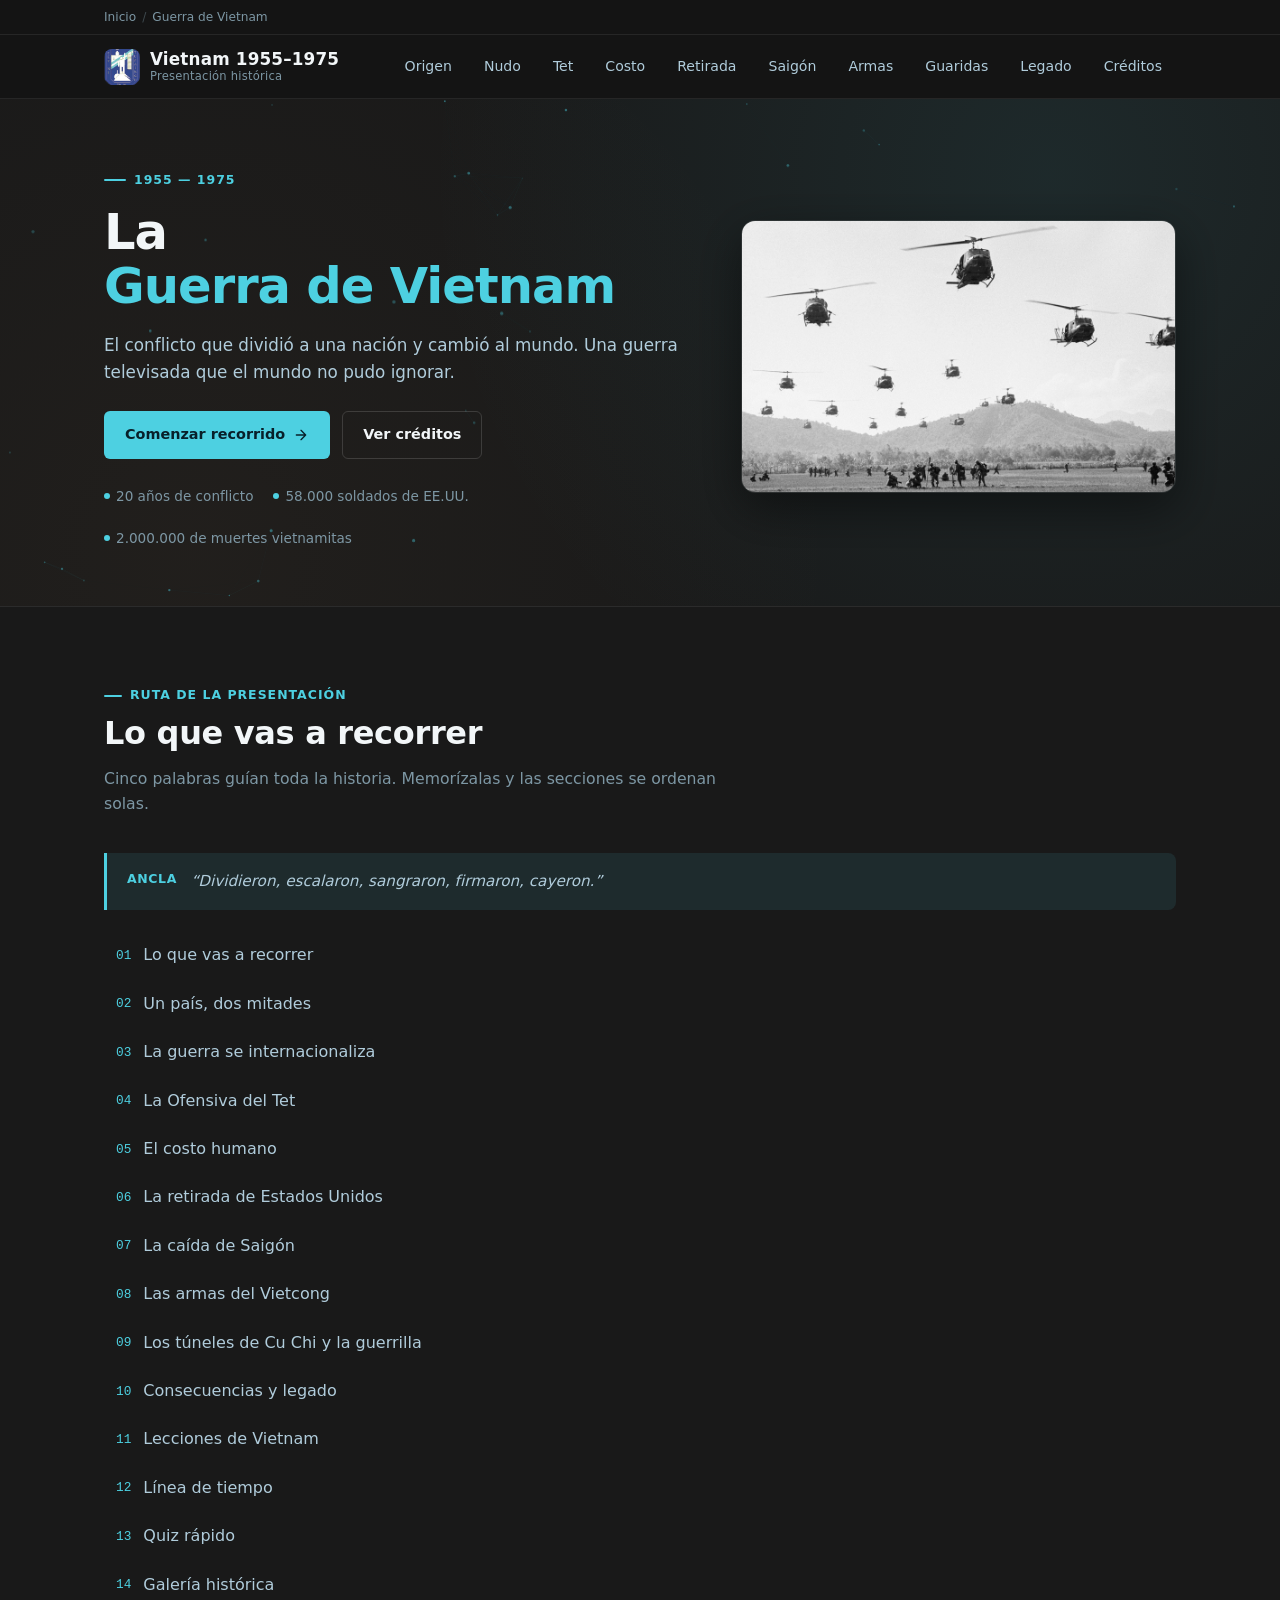
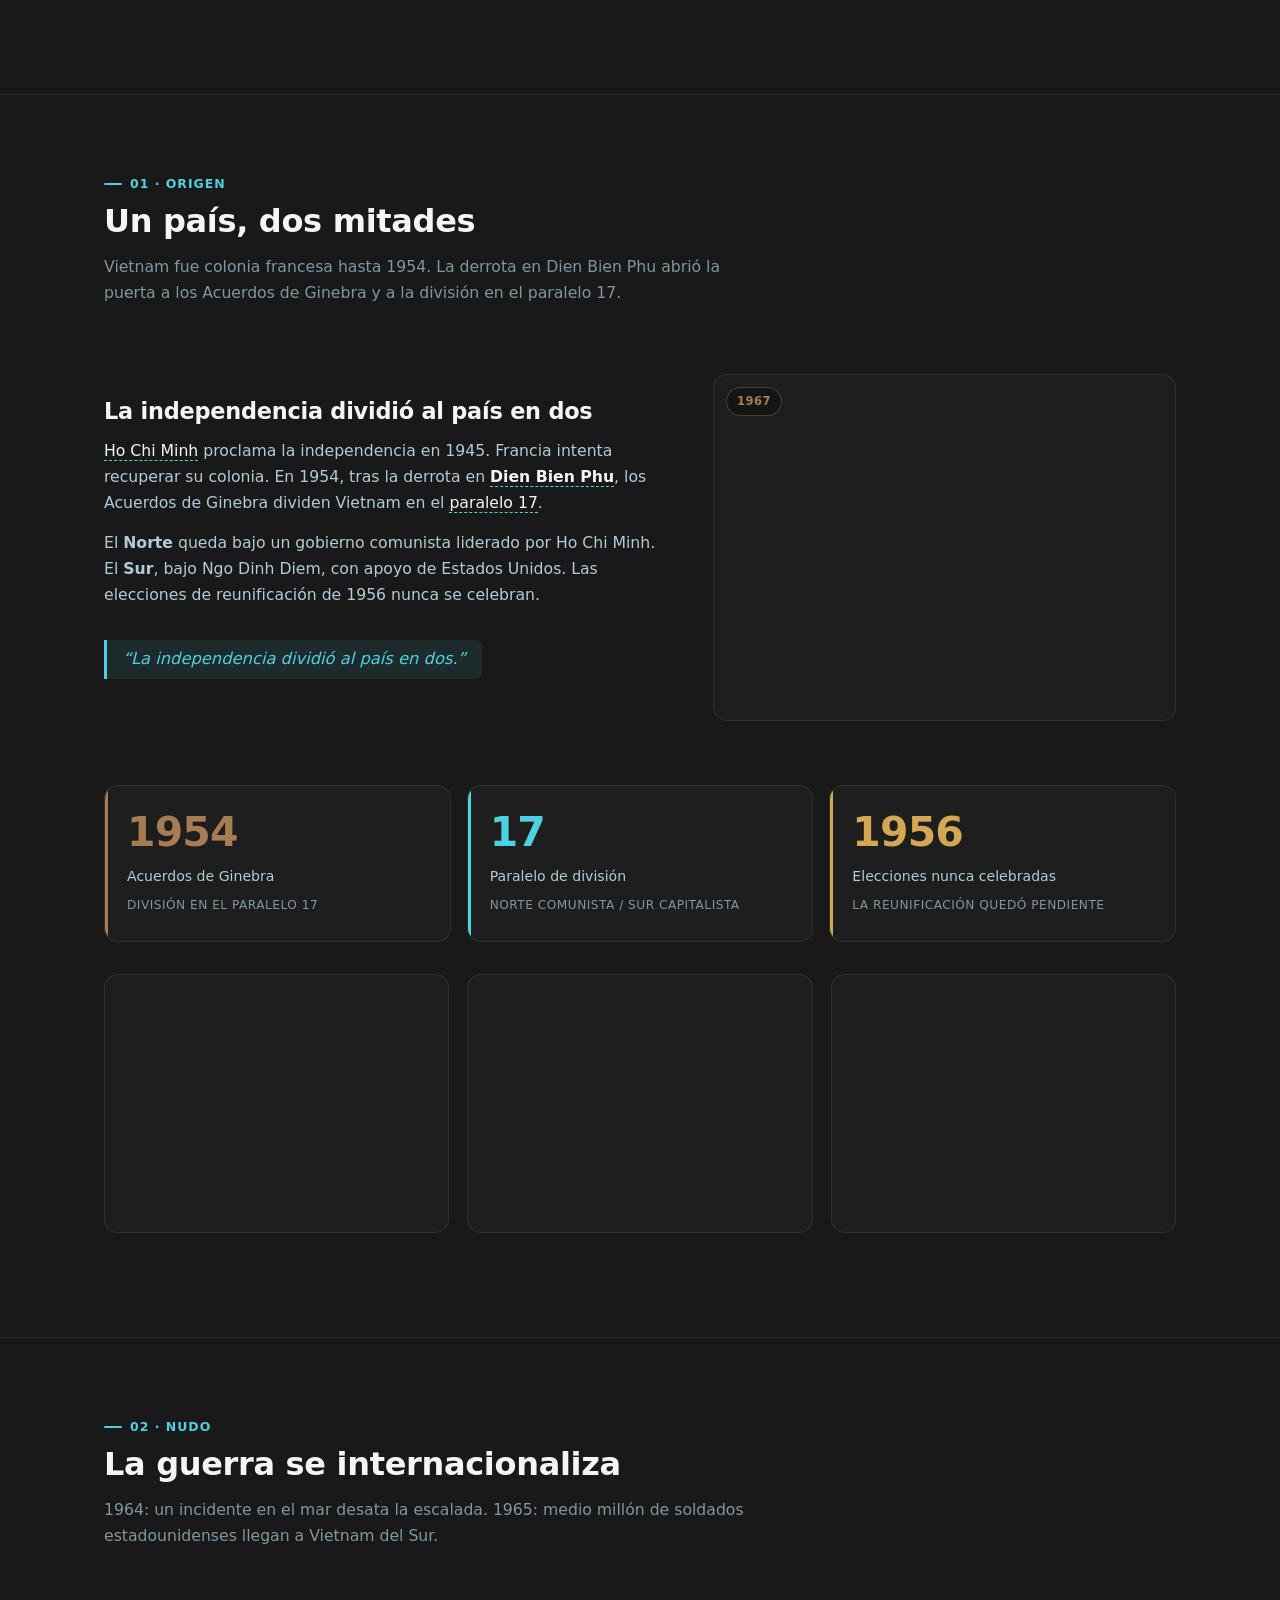
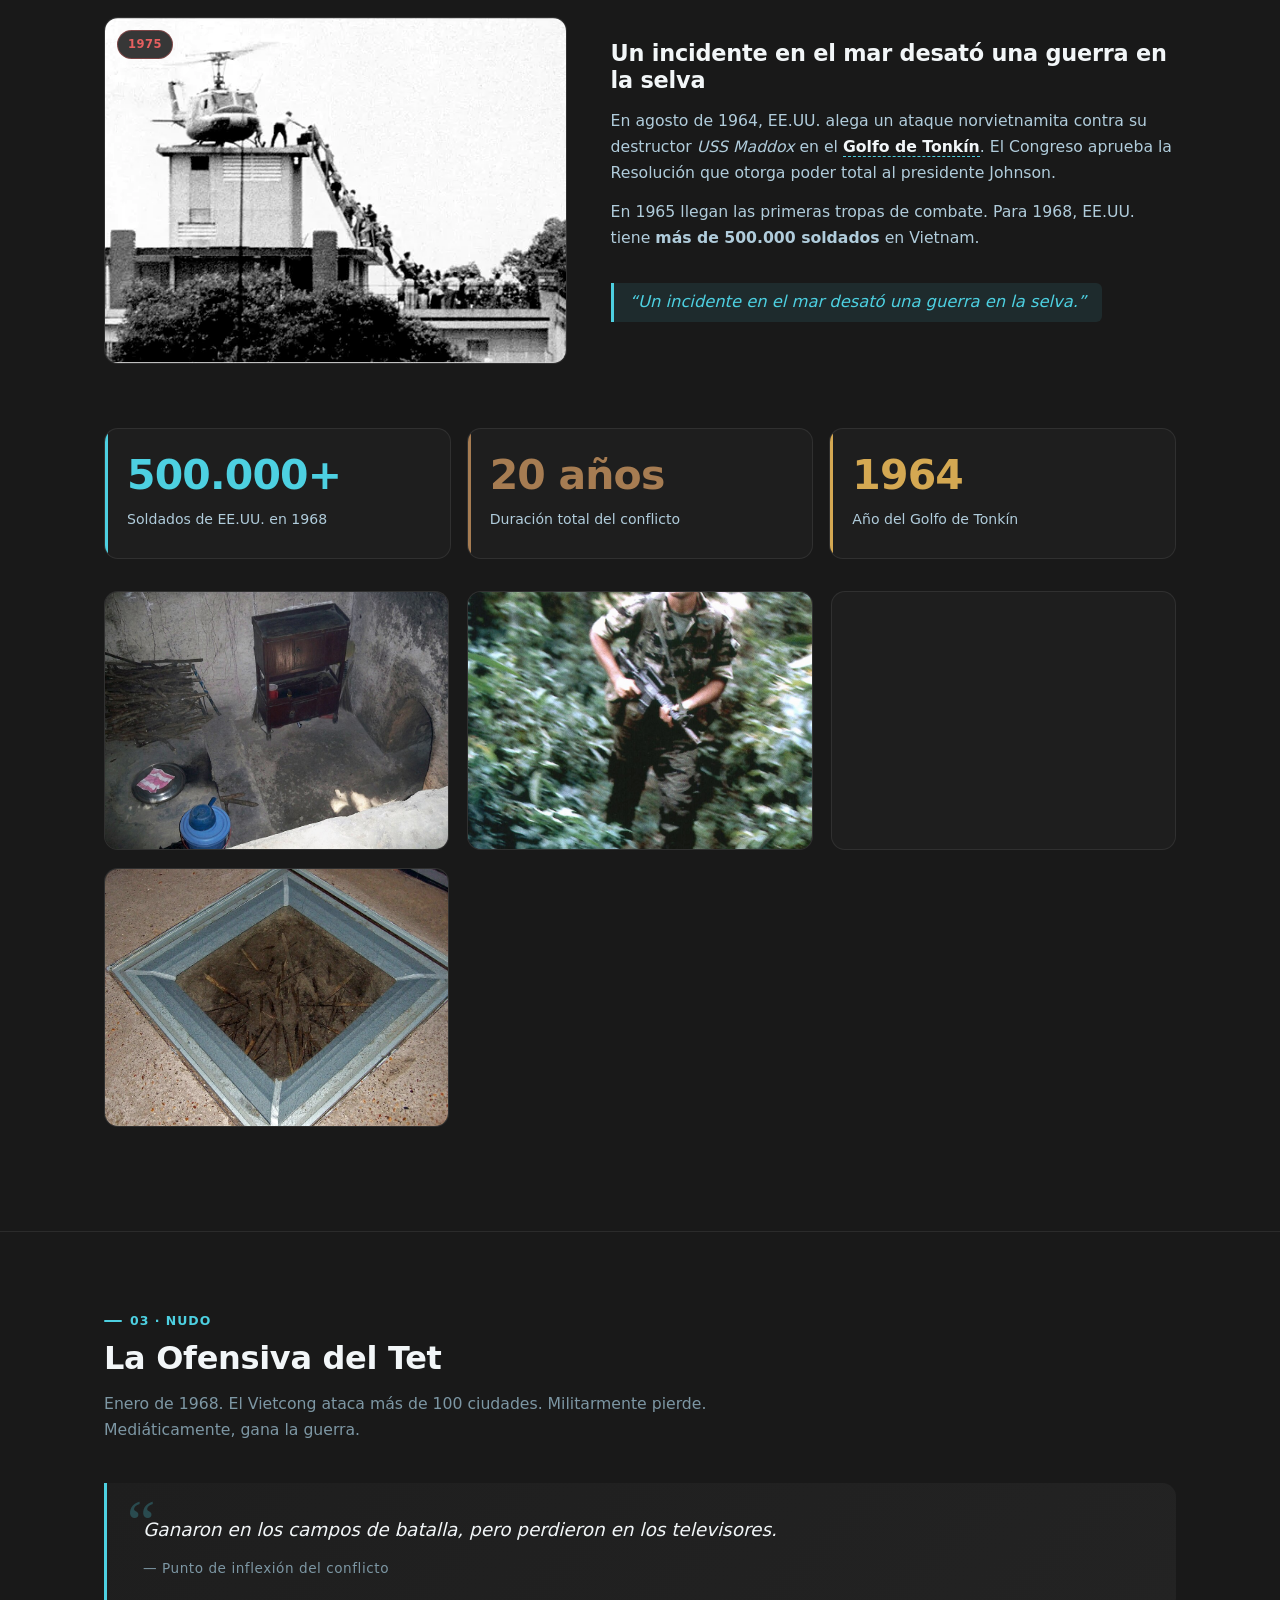
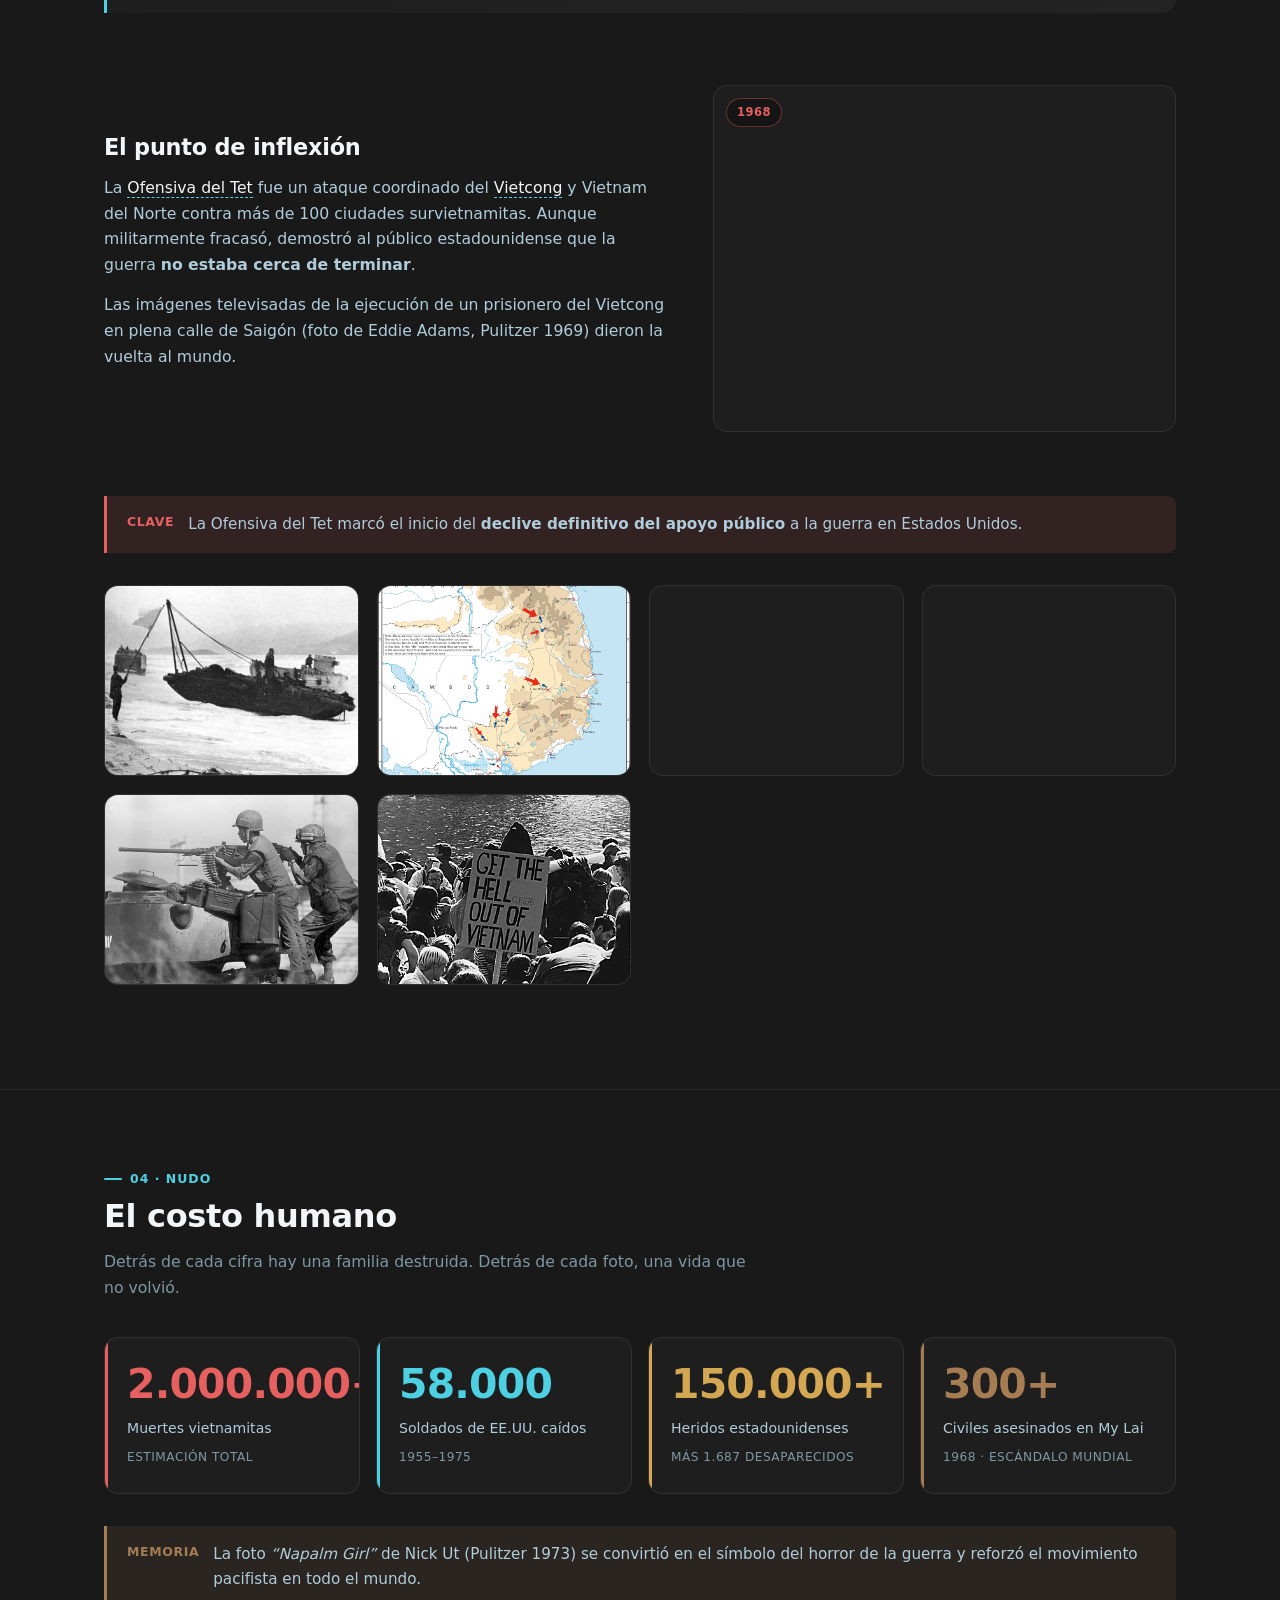
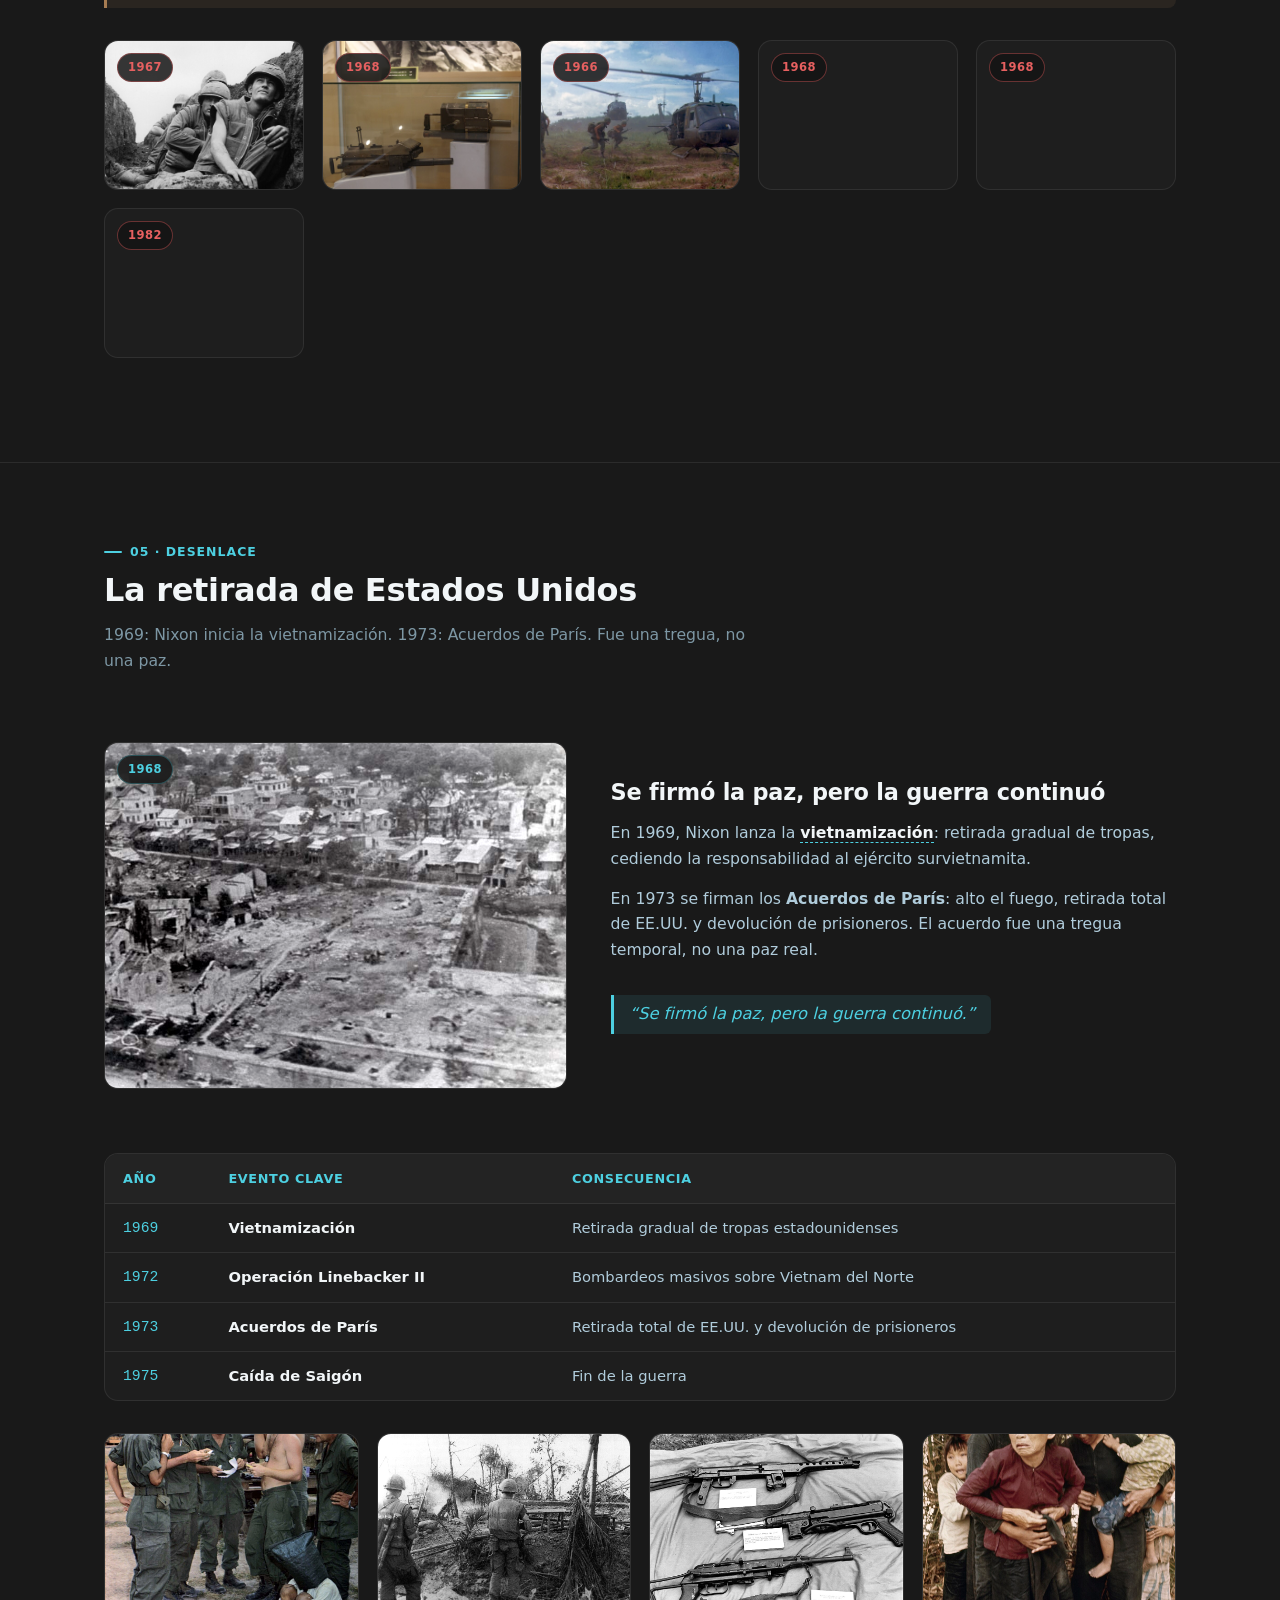
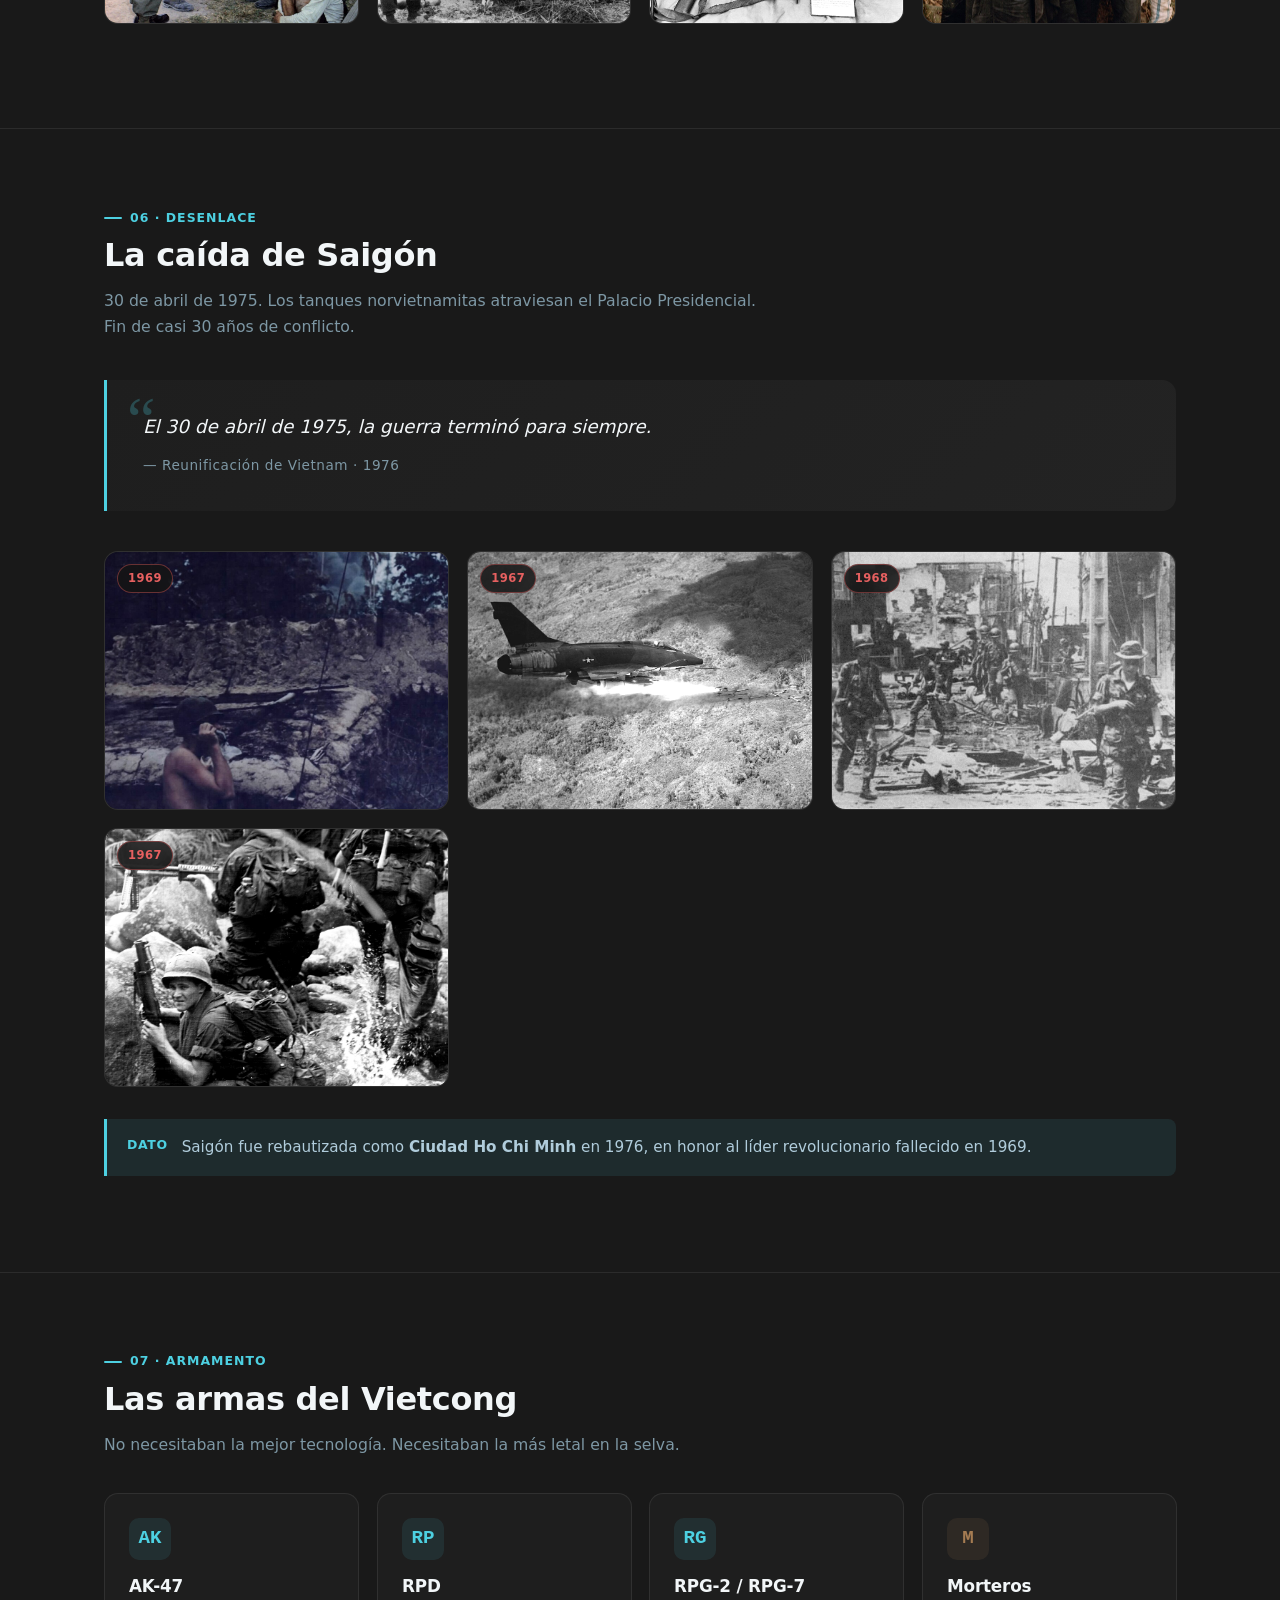
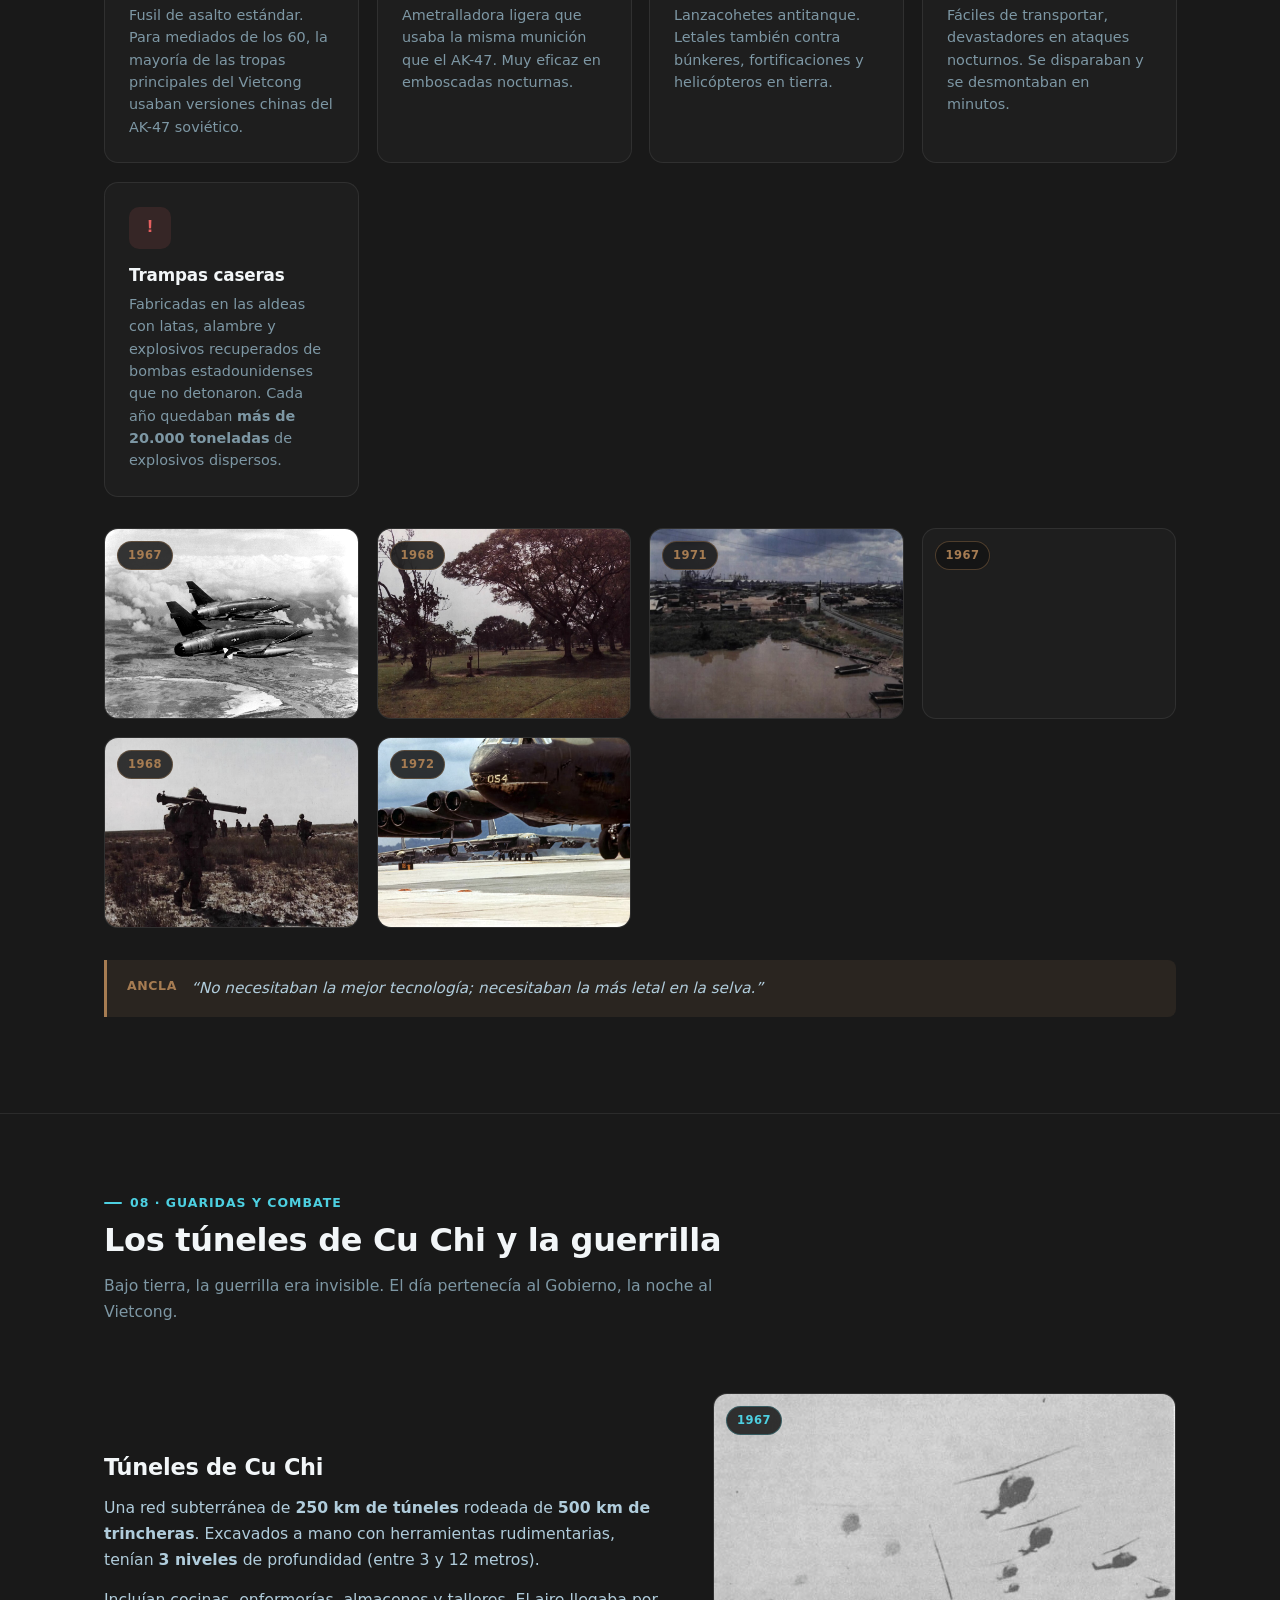
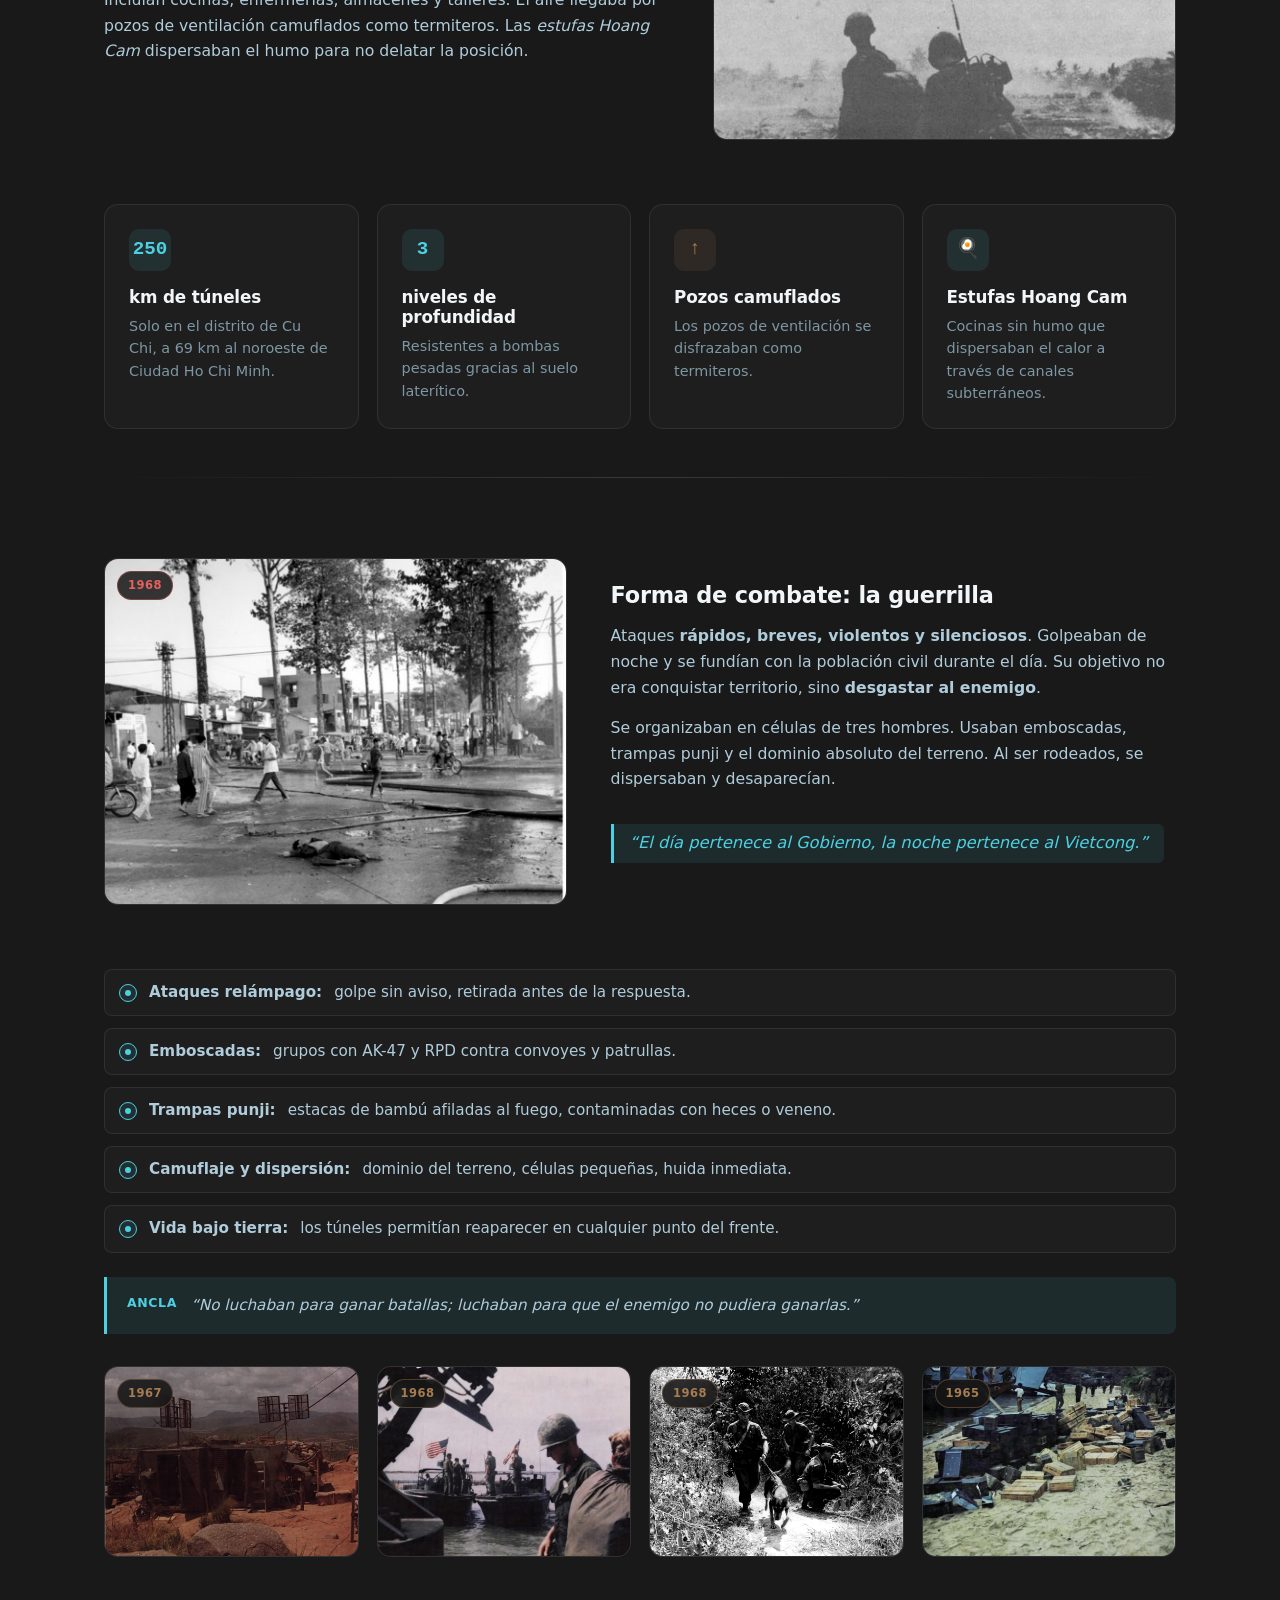
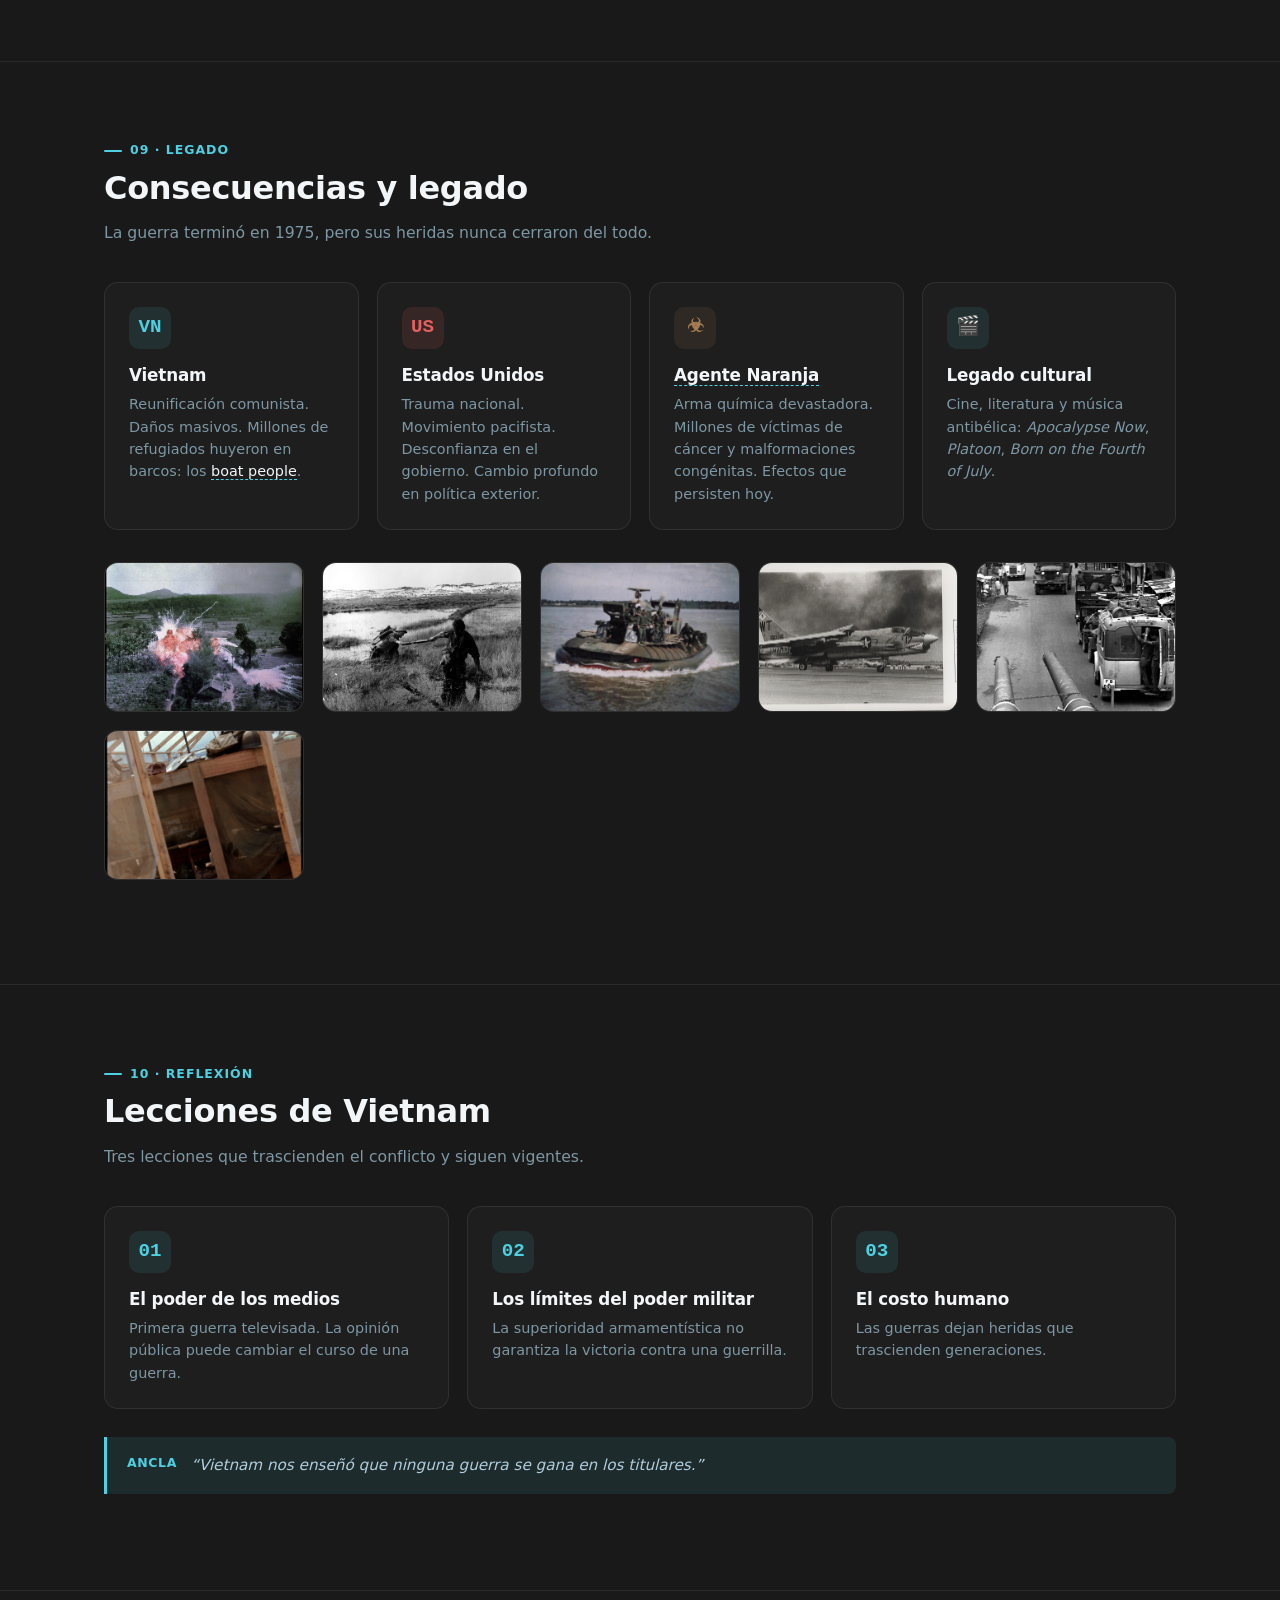
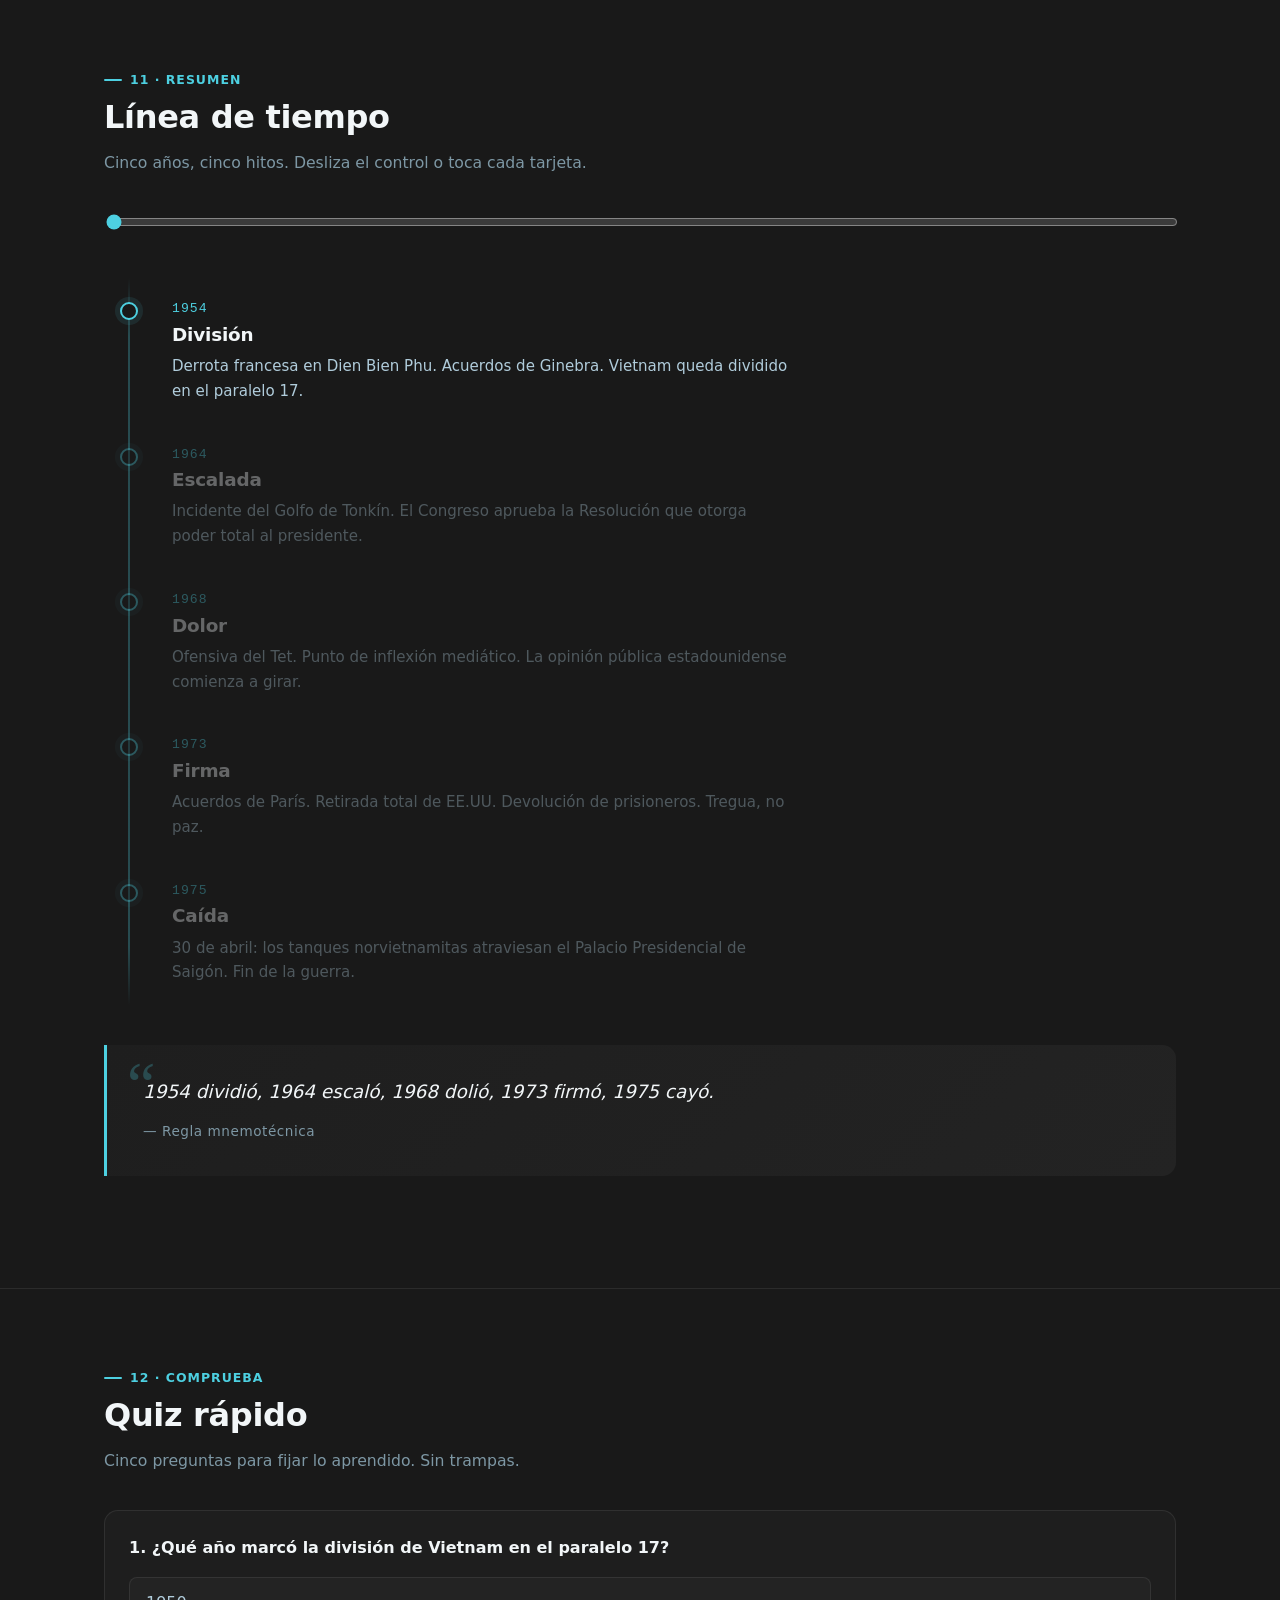
==== commit b65f72ef: "arreglos en diseño, licencia y creditos" ====
--- a/index.html
+++ b/index.html
@@ -115,7 +115,16 @@
           </div>
         </div>
 
-        <div class="galeria cols-1" data-rotar="1" data-badge="accent" aria-label="Imagen destacada rotativa"></div>
+        <div class="hero-media">
+          <img
+            class="banner-img"
+            src="assets/img/portada.jpg"
+            alt="Fotografía histórica de la Guerra de Vietnam"
+            width="1200"
+            height="800"
+            decoding="async"
+            fetchpriority="high">
+        </div>
       </div>
     </div>
   </section>
@@ -858,4 +867,4 @@
   <script src="assets/js/bootstrap.js?v=9" defer></script>
 
 </body>
-</html>+</html>
--- a/assets/css/index.css
+++ b/assets/css/index.css
@@ -231,16 +231,24 @@
   margin-top: 18px;
   font-size: 1.05rem;
 }
+.hero-media{
+  width: 100%;
+}
+
 .hero .banner-img{
+  --hero-img-max-h: 480px;
   width: 100%;
+  height: auto;
+  max-height: var(--hero-img-max-h);
   border-radius: var(--radius-lg);
   box-shadow: var(--shadow-lg);
   border: 1px solid var(--border);
   display: block;
   object-fit: cover;
-  max-height: 320px;
+  object-position: center;
   filter: saturate(0.9);
 }
+
 .hero .meta-row{
   display: flex;
   gap: 20px;
@@ -737,7 +745,7 @@
 @media (max-width: 900px){
   .hero{ padding: 48px 0 40px; }
   .hero .grid{ grid-template-columns: 1fr; gap: 32px; }
-  .hero .banner-img{ max-height: 220px; }
+  .hero .banner-img{ max-height: 320px; }
   section{ padding: 56px 0; }
 }
 
@@ -760,4 +768,4 @@
   header.open nav.links a{ padding: 12px 24px; border-radius: 0; }
   .hero h1{ font-size: 1.85rem; }
   section{ padding: 48px 0; }
-}+}
